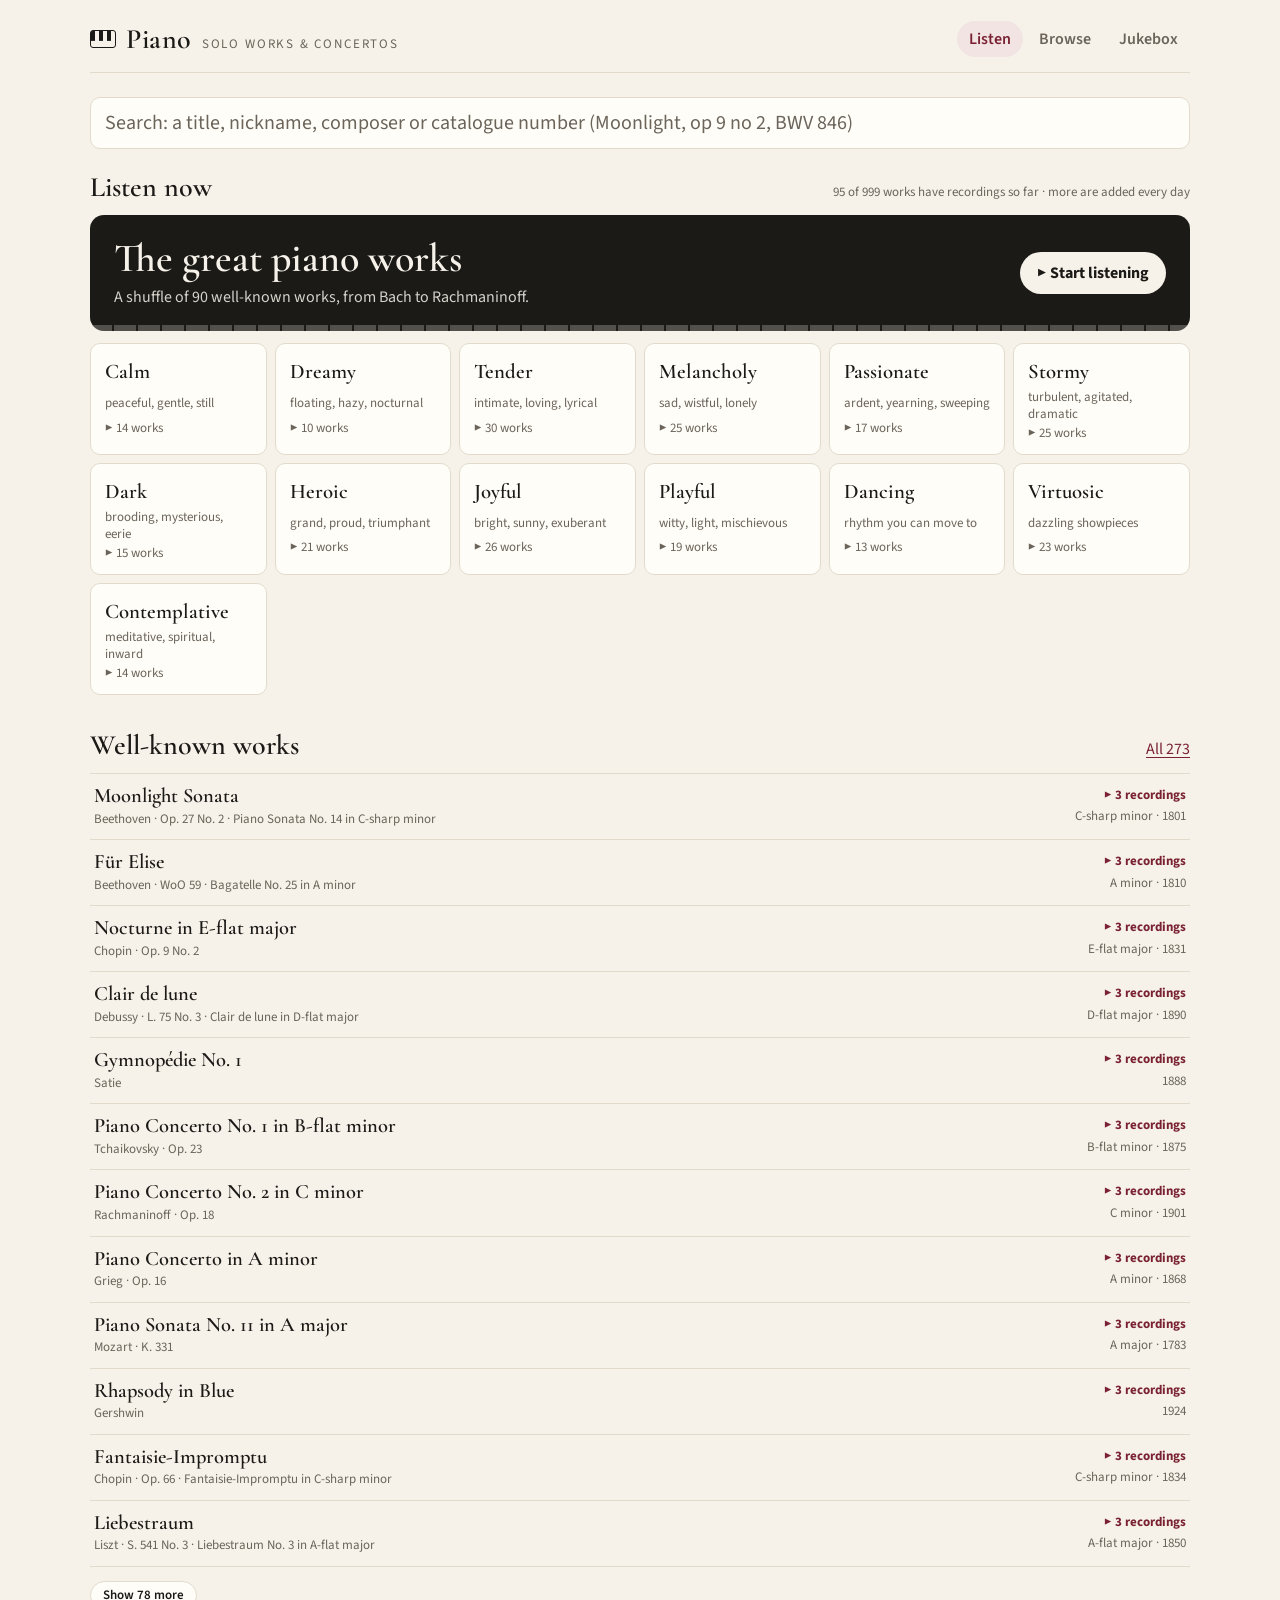
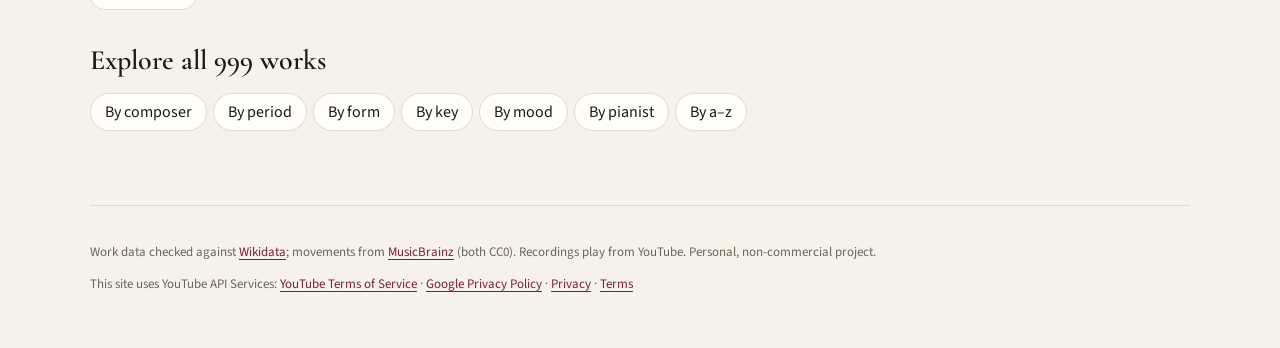
==== docs/index.html @ d6f6503b "Piano site: catalogue of 999 works, YouTube matcher, moods, static site Catalogue of solo piano work" ====
<!doctype html>
<html lang="en">
<head>
<meta charset="utf-8">
<meta name="viewport" content="width=device-width, initial-scale=1, viewport-fit=cover">
<title>Piano · Solo works and concertos</title>
<meta name="description" content="Piano: the well-known classical piano repertoire, from Bach to Ligeti. Solo works and piano concertos with details, movements, moods and the best YouTube performances, plus a jukebox.">
<link rel="icon" href="data:image/svg+xml,%3Csvg xmlns='http://www.w3.org/2000/svg' viewBox='0 0 32 32'%3E%3Crect x='3' y='6' width='26' height='20' rx='3' fill='%23f6f2ea' stroke='%231c1a17' stroke-width='2'/%3E%3Cpath d='M10 6v12M16 6v12M22 6v12' stroke='%231c1a17' stroke-width='1.5'/%3E%3Crect x='8' y='6' width='4' height='11' fill='%231c1a17'/%3E%3Crect x='14' y='6' width='4' height='11' fill='%231c1a17'/%3E%3Crect x='20' y='6' width='4' height='11' fill='%231c1a17'/%3E%3C/svg%3E">
<link rel="preconnect" href="https://fonts.googleapis.com">
<link rel="preconnect" href="https://fonts.gstatic.com" crossorigin>
<link rel="stylesheet" href="https://fonts.googleapis.com/css2?family=Cormorant+Garamond:ital,wght@0,500;0,600;1,500&family=Source+Sans+3:wght@400;500;600;700&display=swap">
<link rel="stylesheet" href="style.css">
</head>
<body>
<header class="top">
  <a class="brand" href="#/">
    <span class="brand-mark" aria-hidden="true"></span>
    <span class="brand-name">Piano</span>
    <span class="brand-sub">Solo works &amp; concertos</span>
  </a>
  <nav class="nav" aria-label="Main">
    <a href="#/" data-nav="home">Listen</a>
    <a href="#/browse/composer" data-nav="browse">Browse</a>
    <a href="#/jukebox" data-nav="jukebox">Jukebox</a>
  </nav>
</header>

<main id="view" tabindex="-1">
  <p class="loading">Loading the repertoire…</p>
</main>

<!-- The jukebox stays in the page on every route (moved off-screen when not shown) so playback continues. -->
<section id="jukebox" class="jukebox offstage" aria-label="Jukebox">
  <div class="jb-stage">
    <div class="jb-player">
      <div id="yt-player"></div>
      <div class="jb-empty" id="jb-empty">
        <p id="jb-empty-msg">Press Play for a shuffle of works that match your filters.</p>
        <button class="btn" type="button" id="jb-empty-clear" hidden>Clear filters</button>
      </div>
    </div>
    <div class="jb-side">
      <div class="jb-now" id="jb-now"><p class="hint">Nothing playing yet.</p></div>
      <div class="jb-controls">
        <button id="jb-prev" class="btn icon" type="button" disabled aria-label="Previous work">⏮</button>
        <button id="jb-play" class="btn primary" type="button">▶ Play</button>
        <button id="jb-skip" class="btn icon" type="button" disabled aria-label="Next work">⏭</button>
        <button id="jb-like" class="btn" type="button" disabled aria-pressed="false" title="Liked works come up 4× as often">♥ Like</button>
        <button id="jb-never" class="btn" type="button" disabled title="Never play this work in the jukebox">Never play</button>
      </div>
      <p class="jb-next hint" id="jb-next"></p>
      <div id="jb-movements"></div>
    </div>
  </div>

  <div class="jb-filterbar">
    <span class="jb-count" id="jb-count"></span>
    <div class="jb-active" id="jb-active"></div>
    <button class="btn small" type="button" id="jb-edit" aria-expanded="false" aria-controls="jb-filters">Edit filters</button>
  </div>
  <div class="jb-filters" id="jb-filters" hidden></div>
  <details class="jb-prefs" id="jb-prefs"></details>
</section>

<div class="mini" id="mini" hidden>
  <a class="mini-title" id="mini-title" href="#/jukebox"></a>
  <div class="mini-btns">
    <button class="btn icon" type="button" id="mini-play" aria-label="Pause">❚❚</button>
    <button class="btn icon" type="button" id="mini-skip" aria-label="Next work">⏭</button>
    <button class="btn icon" type="button" id="mini-like" aria-pressed="false" aria-label="Like">♥</button>
  </div>
</div>

<footer class="foot">
  <p>Work data checked against <a href="https://www.wikidata.org" target="_blank" rel="noopener">Wikidata</a>;
  movements from <a href="https://musicbrainz.org" target="_blank" rel="noopener">MusicBrainz</a> (both CC0).
  Recordings play from YouTube. Personal, non-commercial project.</p>
  <p>This site uses YouTube API Services:
  <a href="https://www.youtube.com/t/terms" target="_blank" rel="noopener">YouTube Terms of Service</a> ·
  <a href="https://policies.google.com/privacy" target="_blank" rel="noopener">Google Privacy Policy</a> ·
  <a href="privacy.html">Privacy</a> · <a href="terms.html">Terms</a></p>
</footer>

<script src="app.js"></script>
</body>
</html>
---- docs/style.css ----
/* Layout: one reading column that widens to two columns (work + recordings, player + now playing);
   a persistent jukebox and a mini-player bar. Palette: ebony ink on ivory keys, a claret accent and a little gilt. */
:root {
  --paper: #f6f2ea;
  --surface: #fffdf8;
  --ink: #1c1a17;
  --muted: #6b645a;
  --line: #e2dbcd;
  --accent: #7a2233;
  --accent-soft: #f2e4e3;
  --gold: #a8812a;
  --gold-soft: #f3e9cf;
  --danger: #a33a2c;
  --on-accent: #ffffff;

  --f-display: "Cormorant Garamond", "Garamond", "Georgia", serif;
  --f-ui: "Source Sans 3", system-ui, sans-serif;

  --s-1: .8125rem; --s0: 1rem; --s1: 1.25rem; --s2: 1.75rem; --s3: 2.5rem;
  --r: 10px;
  color-scheme: light;
}
@media (prefers-color-scheme: dark) {
  :root:not([data-theme="light"]) {
    --paper: #141211; --surface: #1d1a18; --ink: #ece6dc; --muted: #a59d90; --line: #332e29;
    --accent: #e0909c; --accent-soft: #3a2125; --gold: #d9b45a; --gold-soft: #3a3018; --danger: #e07a6a; --on-accent: #1a1012;
    color-scheme: dark;
  }
}
:root[data-theme="dark"] {
  --paper: #141211; --surface: #1d1a18; --ink: #ece6dc; --muted: #a59d90; --line: #332e29;
  --accent: #e0909c; --accent-soft: #3a2125; --gold: #d9b45a; --gold-soft: #3a3018; --danger: #e07a6a; --on-accent: #1a1012;
  color-scheme: dark;
}

* { box-sizing: border-box; }
[hidden] { display: none !important; }
html, body { margin: 0; }
body {
  background: var(--paper); color: var(--ink);
  font-family: var(--f-ui); font-size: var(--s0); line-height: 1.5;
  padding-inline: max(16px, env(safe-area-inset-left)) max(16px, env(safe-area-inset-right));
}
body.has-mini { padding-bottom: calc(72px + env(safe-area-inset-bottom, 0px)); }
a { color: var(--accent); text-decoration-thickness: 1px; text-underline-offset: 3px; }
a:hover { text-decoration-thickness: 2px; }
:focus-visible { outline: 2px solid var(--gold); outline-offset: 2px; border-radius: 4px; }
h1, h2, h3 { text-wrap: balance; line-height: 1.15; margin: 0; }
.hint { color: var(--muted); font-size: var(--s-1); }

/* header */
.top {
  max-width: 1100px; margin-inline: auto; padding-block: 18px 12px;
  display: flex; flex-wrap: wrap; align-items: center; justify-content: space-between; gap: 12px 24px;
  border-bottom: 1px solid var(--line);
}
.brand { display: flex; align-items: baseline; gap: 10px; text-decoration: none; color: var(--ink); flex-wrap: wrap; }
.brand-mark { width: 26px; height: 18px; align-self: center; border: 1.5px solid var(--ink); border-radius: 3px;
  background: linear-gradient(90deg, var(--ink) 0 18%, transparent 18% 33%, var(--ink) 33% 51%, transparent 51% 66%, var(--ink) 66% 84%, transparent 84%) top / 100% 62% no-repeat; }
.brand-name { font-family: var(--f-display); font-size: var(--s2); font-weight: 600; letter-spacing: .02em; }
.brand-sub { font-size: var(--s-1); letter-spacing: .14em; text-transform: uppercase; color: var(--muted); }
.nav { display: flex; gap: 4px; }
.nav a { padding: 6px 12px; border-radius: 999px; text-decoration: none; color: var(--muted); font-weight: 600; }
.nav a[aria-current="page"] { background: var(--accent-soft); color: var(--accent); }

main, .jukebox, .foot { max-width: 1100px; margin-inline: auto; }
main { padding-block: 24px 40px; min-height: 50vh; }
main:focus { outline: none; }
.loading { color: var(--muted); }
.foot { padding-block: 24px 40px; border-top: 1px solid var(--line); color: var(--muted); font-size: var(--s-1); }

/* buttons */
.btn { font: inherit; font-weight: 600; padding: 8px 16px; border-radius: 999px; border: 1px solid var(--line);
  background: var(--surface); color: var(--ink); cursor: pointer; text-decoration: none; display: inline-block; }
.btn:hover:not(:disabled) { border-color: var(--accent); }
.btn:disabled { opacity: .45; cursor: default; }
.btn.primary { background: var(--accent); border-color: var(--accent); color: var(--on-accent); min-width: 7.5rem; }
.btn[aria-pressed="true"] { background: var(--gold-soft); border-color: var(--gold); }
.btn.small { padding: 4px 12px; font-size: var(--s-1); }
.btn.icon { padding: 8px 12px; min-width: 2.75rem; }

/* search */
.search-row { display: flex; flex-wrap: wrap; gap: 10px; align-items: center; margin-bottom: 22px; }
.search {
  flex: 1 1 280px; min-width: 0; font: inherit; font-size: var(--s1); padding: 10px 14px;
  border: 1px solid var(--line); border-radius: var(--r); background: var(--surface); color: var(--ink);
}
.search::placeholder { color: var(--muted); }

/* home */
.section { margin-bottom: 34px; }
.section-head { display: flex; flex-wrap: wrap; align-items: baseline; justify-content: space-between; gap: 6px 16px; margin-bottom: 12px; }
.section-head h2 { font-family: var(--f-display); font-size: var(--s2); font-weight: 600; }
.hero > div { flex: 1 1 260px; min-width: 0; }
.hero {
  display: flex; flex-wrap: wrap; align-items: center; justify-content: space-between; gap: 12px 20px;
  padding: 22px 24px; border-radius: 14px; background: var(--ink); color: var(--paper); margin-bottom: 12px;
  position: relative; overflow: hidden;
}
.hero::after { /* a row of keys along the bottom edge */
  content: ""; position: absolute; left: 0; right: 0; bottom: 0; height: 6px; opacity: .25;
  background: repeating-linear-gradient(90deg, var(--paper) 0 22px, transparent 22px 24px);
}
.hero strong { font-family: var(--f-display); font-size: var(--s3); font-weight: 600; line-height: 1.05; display: block; }
.hero p { margin: 6px 0 0; opacity: .85; }
.hero .btn { background: var(--paper); color: var(--ink); border-color: transparent; font-weight: 700; }
.tiles { display: grid; grid-template-columns: repeat(auto-fill, minmax(160px, 1fr)); gap: 8px; }
.tile {
  font: inherit; text-align: left; cursor: pointer; padding: 12px 14px; border-radius: var(--r);
  border: 1px solid var(--line); background: var(--surface); color: var(--ink); display: grid; gap: 2px;
}
.tile:hover:not(:disabled) { border-color: var(--accent); background: var(--accent-soft); }
.tile:disabled { opacity: .45; cursor: default; }
.tile strong { font-family: var(--f-display); font-size: 1.3rem; font-weight: 600; }
.tile span { color: var(--muted); font-size: var(--s-1); line-height: 1.3; }
.tile .n { font-variant-numeric: tabular-nums; }

/* work list */
.works { list-style: none; margin: 0; padding: 0; border-top: 1px solid var(--line); }
.works li { border-bottom: 1px solid var(--line); }
.works a {
  display: grid; grid-template-columns: minmax(0, 1fr) auto; gap: 1px 16px; padding: 10px 4px;
  text-decoration: none; color: var(--ink);
}
.works a:hover { background: var(--accent-soft); }
.works .w-t { font-family: var(--f-display); font-size: 1.28rem; font-weight: 600; line-height: 1.2; }
.works .w-sub { color: var(--muted); font-size: var(--s-1); grid-column: 1; }
.works .meta { grid-row: 1 / span 2; grid-column: 2; align-self: center; text-align: right;
  font-size: var(--s-1); color: var(--muted); white-space: nowrap; display: grid; justify-items: end; gap: 2px; }
.rec { color: var(--accent); font-weight: 700; font-size: var(--s-1); }
.works .no-rec .w-t { color: var(--muted); }
.divider { padding: 14px 4px 6px; color: var(--muted); font-size: var(--s-1); text-transform: uppercase; letter-spacing: .08em; }
.more { margin-top: 14px; }
.toggle { display: inline-flex; align-items: center; gap: 6px; font-size: var(--s-1); color: var(--muted); cursor: pointer; }

/* browse */
.tabs { display: flex; flex-wrap: wrap; gap: 6px; margin-bottom: 20px; }
.tab { padding: 6px 14px; border: 1px solid var(--line); border-radius: 999px; text-decoration: none;
  color: var(--ink); background: var(--surface); }
.tab[aria-current="page"] { background: var(--accent); color: var(--on-accent); border-color: var(--accent); }
.groups { display: grid; grid-template-columns: repeat(auto-fill, minmax(210px, 1fr)); gap: 8px; }
.group { display: flex; justify-content: space-between; gap: 10px; padding: 10px 12px; border: 1px solid var(--line);
  border-radius: var(--r); background: var(--surface); text-decoration: none; color: var(--ink); }
.group:hover { border-color: var(--accent); }
.group .n { color: var(--muted); font-variant-numeric: tabular-nums; white-space: nowrap; }
.group small { display: block; color: var(--muted); font-size: var(--s-1); }
.group-head { font-family: var(--f-display); font-size: var(--s1); font-weight: 600; margin: 22px 0 8px; grid-column: 1 / -1; }
.list-head { display: flex; flex-wrap: wrap; align-items: baseline; gap: 6px 14px; margin-bottom: 14px; }
.list-head h1 { font-family: var(--f-display); font-size: var(--s3); font-weight: 600; }
.list-head .n { color: var(--muted); }
.crumb { font-size: var(--s-1); color: var(--muted); margin-bottom: 6px; }

/* work page */
.work { display: grid; grid-template-columns: minmax(0, 1.05fr) minmax(0, 1fr); gap: 32px; }
@media (max-width: 820px) { .work { grid-template-columns: minmax(0, 1fr); } }
.work h1 { font-family: var(--f-display); font-weight: 600; font-size: var(--s3); }
.work .sub { color: var(--muted); font-size: var(--s1); margin: 4px 0 16px; }
.work .sub a { color: inherit; }
.facts { display: grid; grid-template-columns: max-content minmax(0, 1fr); gap: 4px 16px; margin: 0 0 16px; }
.facts dt { color: var(--muted); font-size: var(--s-1); text-transform: uppercase; letter-spacing: .08em; padding-top: 2px; }
.facts dd { margin: 0; }
.chips { display: flex; flex-wrap: wrap; gap: 6px; }
.chip { display: inline-block; padding: 2px 10px; border-radius: 999px; background: var(--gold-soft); color: var(--ink);
  text-decoration: none; font-size: .92rem; border: 0; font-family: inherit; }
a.chip:hover { outline: 1px solid var(--gold); }
.movements { margin: 6px 0 0; padding-left: 0; list-style: none; counter-reset: mv; }
.movements li { padding: 5px 0; border-bottom: 1px dotted var(--line); }
.src { font-size: var(--s-1); color: var(--muted); margin-top: 16px; }
.work-actions { display: flex; flex-wrap: wrap; gap: 8px; margin: 4px 0 18px; }
.work h2.small { font-size: var(--s-1); text-transform: uppercase; letter-spacing: .1em; color: var(--muted); margin-top: 18px; font-family: var(--f-ui); }

.videos h2 { font-family: var(--f-display); font-size: var(--s2); font-weight: 600; margin-bottom: 12px; }
.video { margin: 0 0 18px; }
.video .frame { position: relative; aspect-ratio: 16 / 9; max-width: 100%; border-radius: var(--r); overflow: hidden; background: #000; }
.video .frame img, .video .frame iframe { position: absolute; inset: 0; width: 100%; height: 100%; border: 0; object-fit: cover; }
.video .play { position: absolute; inset: 0; display: grid; place-items: center; border: 0; padding: 0; background: transparent; cursor: pointer; }
.video .play span { width: 64px; height: 44px; border-radius: 12px; background: rgba(0,0,0,.65); color: #fff;
  display: grid; place-items: center; font-size: 20px; }
.video .play:hover span { background: var(--danger); }
.video figcaption { margin-top: 6px; font-size: .95rem; }
.video figcaption small { display: block; color: var(--muted); font-variant-numeric: tabular-nums; }
.video figcaption .pianist { font-weight: 700; }
.novideo { color: var(--muted); }

/* jukebox */
.jukebox { padding-block: 24px 40px; }
.jukebox.offstage { position: fixed; left: -10000px; top: 0; width: 640px; padding: 0; visibility: visible; }
.jb-stage { display: grid; grid-template-columns: minmax(0, 1.45fr) minmax(0, 1fr); gap: 24px; align-items: start; }
@media (max-width: 820px) { .jb-stage { grid-template-columns: minmax(0, 1fr); gap: 14px; } }
.jb-player { position: relative; aspect-ratio: 16 / 9; max-width: 100%; background: #12100f; border-radius: var(--r); overflow: hidden; }
.jb-player iframe, .jb-player #yt-player { position: absolute; inset: 0; width: 100%; height: 100%; }
.jb-empty { position: absolute; inset: 0; display: grid; place-content: center; justify-items: center; gap: 12px;
  text-align: center; padding: 16px; color: #ece6dc; }
.jb-empty p { margin: 0; max-width: 34ch; }
.jb-side { display: grid; gap: 12px; min-width: 0; }
.jb-now h2 { font-family: var(--f-display); font-weight: 600; font-size: var(--s2); }
.jb-now h2 a { color: var(--ink); text-decoration: none; }
.jb-now h2 a:hover { text-decoration: underline; }
.jb-now p { margin: 4px 0; color: var(--muted); }
#jb-movements .movements { max-height: 14rem; overflow: auto; border-top: 1px solid var(--line); padding-top: 6px; font-size: .95rem; }
.jb-controls { display: flex; flex-wrap: wrap; gap: 8px; align-items: center; }
.jb-next { margin: 0; }
.jb-filterbar { display: flex; flex-wrap: wrap; align-items: center; gap: 8px 12px; margin-top: 22px; padding-top: 16px; border-top: 1px solid var(--line); }
.jb-count { font-weight: 700; font-variant-numeric: tabular-nums; }
.jb-active { display: flex; flex-wrap: wrap; gap: 6px; flex: 1 1 200px; min-width: 0; }
.jb-active .chip { cursor: pointer; }
.jb-active .chip::after { content: " ×"; color: var(--muted); }
.jb-filters { display: grid; grid-template-columns: repeat(auto-fill, minmax(230px, 1fr)); gap: 12px; margin-top: 14px; }
.jb-filters fieldset { border: 1px solid var(--line); border-radius: var(--r); padding: 8px 10px 10px; margin: 0;
  background: var(--surface); min-width: 0; }
.jb-filters legend { font-size: var(--s-1); text-transform: uppercase; letter-spacing: .1em; color: var(--muted); padding: 0 4px; }
.jb-filters select { width: 100%; font: inherit; padding: 6px; border-radius: 6px; border: 1px solid var(--line);
  background: var(--paper); color: var(--ink); margin-bottom: 8px; }
.pillset { display: flex; flex-wrap: wrap; gap: 4px; }
.pillset label { cursor: pointer; }
.pillset input { position: absolute; opacity: 0; pointer-events: none; }
.pillset span { display: inline-block; padding: 2px 9px; border-radius: 999px; border: 1px solid var(--line); font-size: .9rem; }
.pillset small { color: var(--muted); font-variant-numeric: tabular-nums; }
.pillset input:checked + span { background: var(--accent); border-color: var(--accent); color: var(--on-accent); }
.pillset input:checked + span small { color: inherit; opacity: .8; }
.pillset input:disabled + span { opacity: .4; cursor: default; }
.pillset input:focus-visible + span { outline: 2px solid var(--gold); }
.jb-prefs { margin-top: 18px; border-top: 1px solid var(--line); padding-top: 12px; }
.jb-prefs summary { cursor: pointer; color: var(--muted); }
.jb-prefs ul { list-style: none; padding: 0; margin: 8px 0 14px; display: grid; gap: 4px; }
.jb-prefs li { display: flex; justify-content: space-between; gap: 10px; align-items: center; }

/* mini player */
.mini {
  position: fixed; left: 0; right: 0; bottom: 0; z-index: 10;
  display: flex; align-items: center; gap: 12px; justify-content: space-between;
  padding: 10px max(16px, env(safe-area-inset-left)) calc(10px + env(safe-area-inset-bottom, 0px));
  background: var(--surface); border-top: 1px solid var(--line); box-shadow: 0 -6px 18px rgba(0,0,0,.08);
}
.mini-title { font-family: var(--f-display); font-size: 1.2rem; font-weight: 600; color: var(--ink); text-decoration: none; min-width: 0;
  overflow: hidden; text-overflow: ellipsis; white-space: nowrap; }
.mini-title::before { content: "♪ "; color: var(--gold); }
.mini-btns { display: flex; gap: 6px; flex: none; }

@media (prefers-reduced-motion: reduce) { * { transition: none !important; animation: none !important; } }

/* sub-group chips and related works */
.subtabs { margin: -4px 0 16px; }
.subtabs .tab { font-size: .92rem; padding: 4px 12px; }
.subtabs small { color: var(--muted); font-variant-numeric: tabular-nums; }
.subtabs .tab[aria-current="page"] small { color: inherit; opacity: .8; }
.related { margin-top: 36px; padding-top: 20px; border-top: 1px solid var(--line); }
.related .hint { margin: -4px 0 10px; }
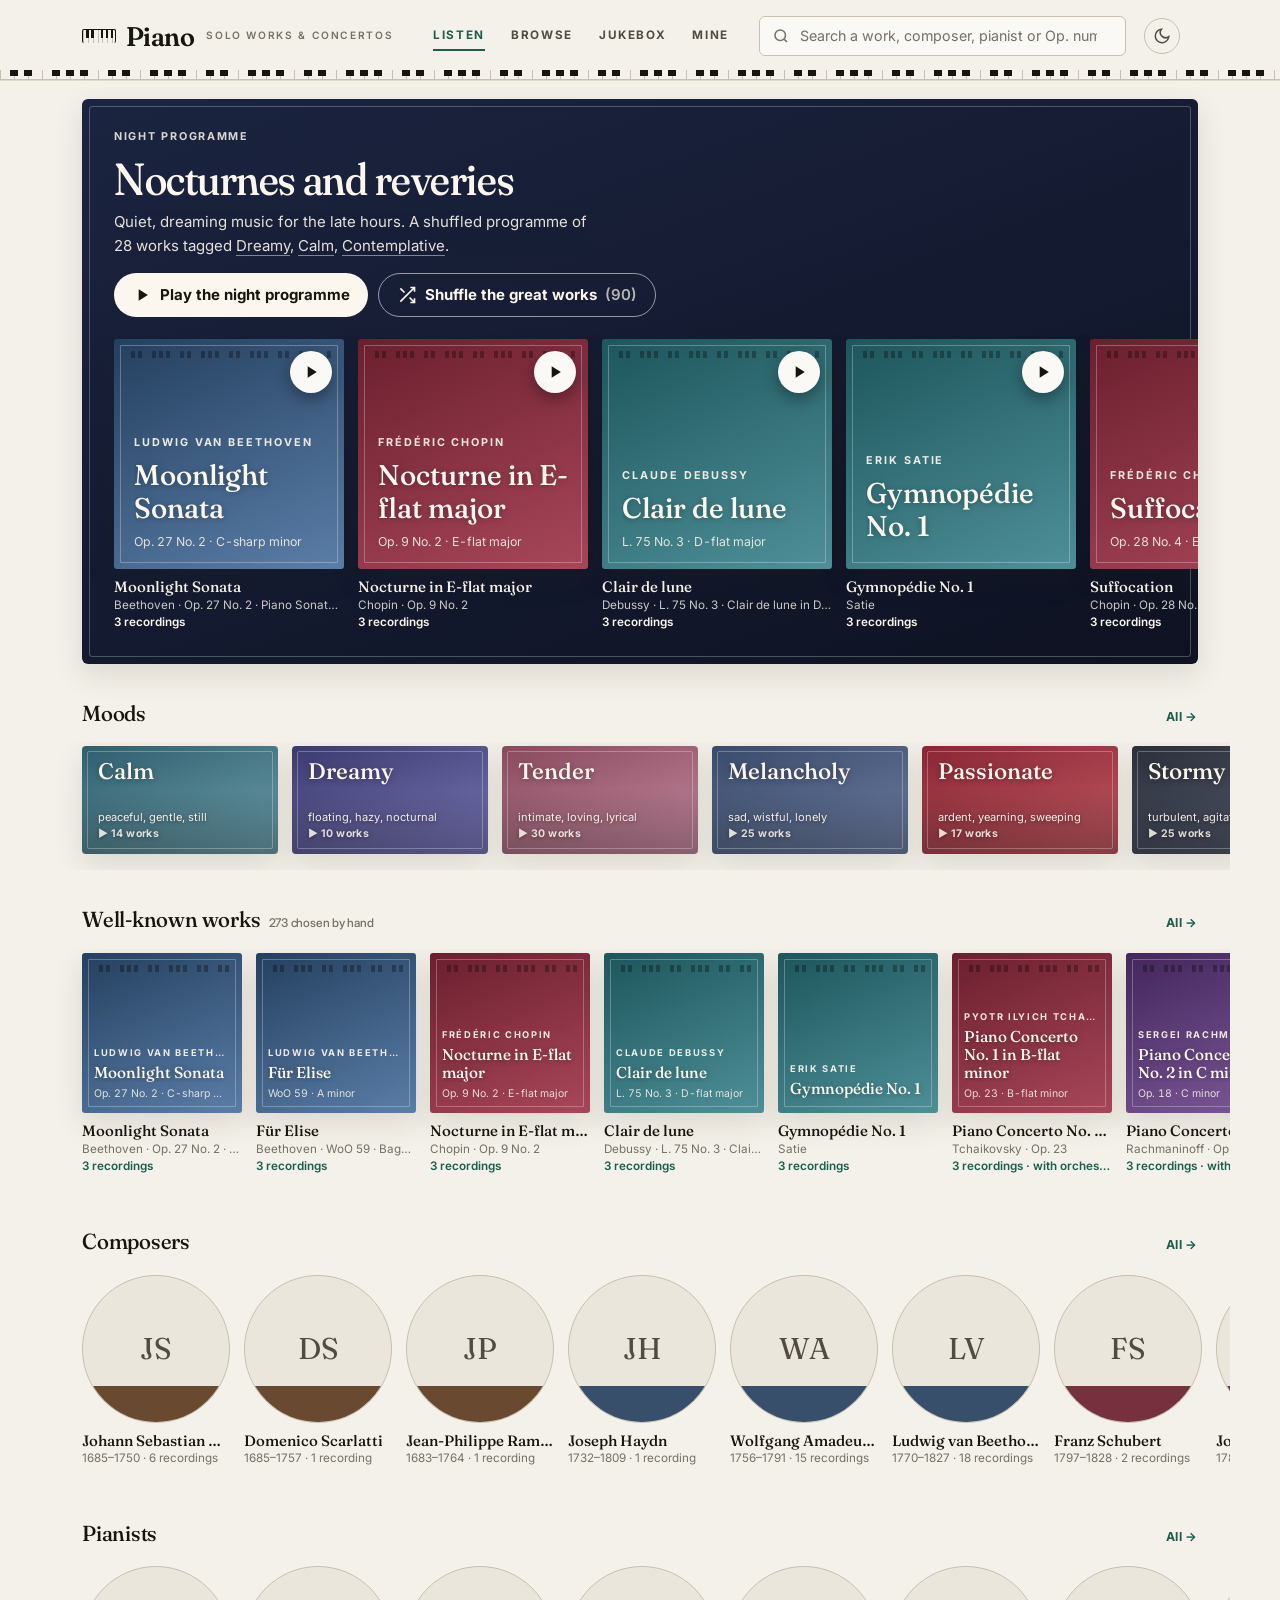
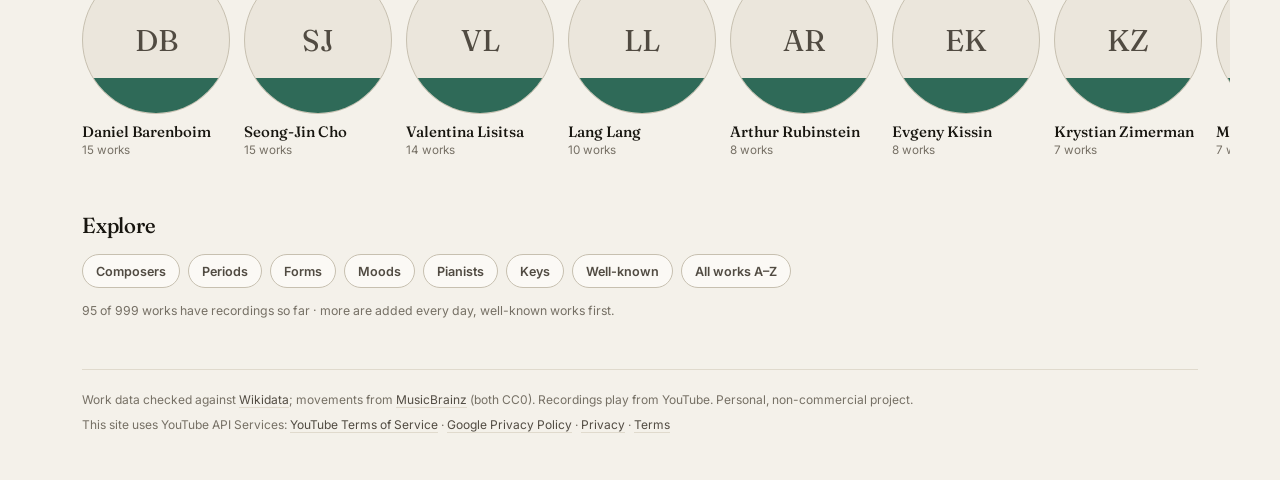
==== commit 807227ae: "Redesign "Programme": one player, player bar, programme queue, resume, Mine, type-to-find A new look" ====
--- a/docs/index.html
+++ b/docs/index.html
@@ -5,82 +5,153 @@
 <meta name="viewport" content="width=device-width, initial-scale=1, viewport-fit=cover">
 <title>Piano · Solo works and concertos</title>
 <meta name="description" content="Piano: the well-known classical piano repertoire, from Bach to Ligeti. Solo works and piano concertos with details, movements, moods and the best YouTube performances, plus a jukebox.">
+<meta name="color-scheme" content="light dark">
+<meta name="theme-color" content="#f4f1ea">
+<script>
+  // A remembered theme choice applies before the first paint; otherwise the system scheme (CSS) decides.
+  (function () {
+    var th = null;
+    try { th = localStorage.getItem("piano.theme"); } catch (e) { /* storage unavailable */ }
+    if (th === "light" || th === "dark") document.documentElement.dataset.theme = th;
+  })();
+</script>
 <link rel="icon" href="data:image/svg+xml,%3Csvg xmlns='http://www.w3.org/2000/svg' viewBox='0 0 32 32'%3E%3Crect x='3' y='6' width='26' height='20' rx='3' fill='%23f6f2ea' stroke='%231c1a17' stroke-width='2'/%3E%3Cpath d='M10 6v12M16 6v12M22 6v12' stroke='%231c1a17' stroke-width='1.5'/%3E%3Crect x='8' y='6' width='4' height='11' fill='%231c1a17'/%3E%3Crect x='14' y='6' width='4' height='11' fill='%231c1a17'/%3E%3Crect x='20' y='6' width='4' height='11' fill='%231c1a17'/%3E%3C/svg%3E">
 <link rel="preconnect" href="https://fonts.googleapis.com">
 <link rel="preconnect" href="https://fonts.gstatic.com" crossorigin>
-<link rel="stylesheet" href="https://fonts.googleapis.com/css2?family=Cormorant+Garamond:ital,wght@0,500;0,600;1,500&family=Source+Sans+3:wght@400;500;600;700&display=swap">
+<link rel="stylesheet" href="https://fonts.googleapis.com/css2?family=Fraunces:ital,opsz,wght@0,9..144,400..700;1,9..144,400..700&family=Inter:wght@400;500;600;700&display=swap">
 <link rel="stylesheet" href="style.css">
 </head>
-<body>
-<header class="top">
-  <a class="brand" href="#/">
-    <span class="brand-mark" aria-hidden="true"></span>
-    <span class="brand-name">Piano</span>
-    <span class="brand-sub">Solo works &amp; concertos</span>
-  </a>
-  <nav class="nav" aria-label="Main">
-    <a href="#/" data-nav="home">Listen</a>
-    <a href="#/browse/composer" data-nav="browse">Browse</a>
-    <a href="#/jukebox" data-nav="jukebox">Jukebox</a>
-  </nav>
+<body data-screen="home">
+<header class="mast">
+  <div class="mast-in">
+    <a class="brand" href="#/"><span class="mark keys" aria-hidden="true"></span><span class="word">Piano</span><small>Solo works &amp; concertos</small></a>
+    <nav class="nav" aria-label="Main">
+      <a href="#/" data-nav="home">Listen</a>
+      <a href="#/browse/composer" data-nav="browse">Browse</a>
+      <a href="#/jukebox" data-nav="jukebox">Jukebox</a>
+      <a href="#/mine" data-nav="mine">Mine</a>
+    </nav>
+    <form class="searchf" role="search" id="searchf">
+      <svg viewBox="0 0 24 24" fill="none" stroke="currentColor" stroke-width="2" aria-hidden="true"><circle cx="11" cy="11" r="7"/><path d="M20 20l-3.5-3.5"/></svg>
+      <input id="q" type="search" placeholder="Search a work, composer, pianist or Op. number" aria-label="Search works, composers and pianists" autocomplete="off">
+    </form>
+    <button class="pill icon theme-toggle" type="button" aria-label="Switch between the light and the dark look">
+      <svg class="moon" viewBox="0 0 24 24" fill="none" stroke="currentColor" stroke-width="2" aria-hidden="true"><path d="M21 12.8A9 9 0 1 1 11.2 3a7 7 0 0 0 9.8 9.8z"/></svg>
+      <svg class="sun" viewBox="0 0 24 24" fill="none" stroke="currentColor" stroke-width="2" aria-hidden="true"><circle cx="12" cy="12" r="4"/><path d="M12 2v2M12 20v2M4.9 4.9l1.4 1.4M17.7 17.7l1.4 1.4M2 12h2M20 12h2M4.9 19.1l1.4-1.4M17.7 6.3l1.4-1.4"/></svg>
+    </button>
+    <span class="account" id="account" hidden></span>
+  </div>
+  <div class="keys" aria-hidden="true"></div>
 </header>
 
-<main id="view" tabindex="-1">
-  <p class="loading">Loading the repertoire…</p>
+<main>
+  <div id="view" tabindex="-1">
+    <div class="loading"><div class="keys" aria-hidden="true"></div><p>Loading the repertoire…</p></div>
+  </div>
+
+  <!-- The jukebox stays in the page on every route (moved off-screen when not shown) so playback continues. -->
+  <section id="jb-screen" class="np offstage" aria-hidden="true" aria-label="Jukebox">
+    <div class="np-main">
+      <div class="stage">
+        <div class="video jb-player">
+          <div id="yt-player"></div>
+          <div class="jb-empty" id="jb-empty">
+            <div class="keys" aria-hidden="true"></div>
+            <p id="jb-empty-msg"></p>
+            <button class="btn sm" type="button" id="jb-empty-play"></button>
+            <button class="btn ghost sm" type="button" id="jb-empty-clear" hidden>Clear filters</button>
+          </div>
+        </div>
+        <div class="sidep" id="jb-side"></div>
+      </div>
+      <div id="jb-now"></div>
+      <div class="seek">
+        <span id="jb-cur">0:00</span>
+        <input type="range" id="jb-seek" min="0" max="1000" value="0" step="1" aria-label="Position in the recording" disabled>
+        <span id="jb-dur">–:––</span>
+      </div>
+      <div class="ctls">
+        <button id="jb-like" class="side" type="button" disabled aria-pressed="false" aria-label="Like this work" title="Liked works come up 4× as often">
+          <svg viewBox="0 0 24 24" fill="none" stroke="currentColor" stroke-width="2" aria-hidden="true"><path d="M20.8 4.6a5.5 5.5 0 0 0-7.8 0L12 5.6l-1-1a5.5 5.5 0 0 0-7.8 7.8l8.8 8.8 8.8-8.8a5.5 5.5 0 0 0 0-7.8z"/></svg>
+        </button>
+        <button id="jb-prev" type="button" disabled aria-label="Previous work"><svg viewBox="0 0 24 24" fill="currentColor" aria-hidden="true"><path d="M6 6h2v12H6zm3.5 6 8.5 6V6z"/></svg></button>
+        <button id="jb-play" class="big" type="button" data-playing="false" aria-label="Play">
+          <svg class="playi" viewBox="0 0 24 24" fill="currentColor" aria-hidden="true"><path d="M8 5v14l11-7z"/></svg>
+          <svg class="pause" viewBox="0 0 24 24" fill="currentColor" aria-hidden="true"><path d="M6 5h4v14H6zM14 5h4v14h-4z"/></svg>
+        </button>
+        <button id="jb-skip" type="button" disabled aria-label="Next work"><svg viewBox="0 0 24 24" fill="currentColor" aria-hidden="true"><path d="M16 6h2v12h-2zM6 18l8.5-6L6 6z"/></svg></button>
+        <a id="jb-yt" class="side yt" href="https://www.youtube.com/" target="_blank" rel="noopener" data-open-yt aria-label="Open in YouTube" title="Open in YouTube (ad-free with Premium)"><svg viewBox="0 0 24 24" fill="currentColor" aria-hidden="true"><path d="M21.6 7.2a2.5 2.5 0 0 0-1.8-1.8C18.2 5 12 5 12 5s-6.2 0-7.8.4A2.5 2.5 0 0 0 2.4 7.2C2 8.8 2 12 2 12s0 3.2.4 4.8a2.5 2.5 0 0 0 1.8 1.8C5.8 19 12 19 12 19s6.2 0 7.8-.4a2.5 2.5 0 0 0 1.8-1.8c.4-1.6.4-4.8.4-4.8s0-3.2-.4-4.8zM10 15V9l5.2 3z"/></svg></a>
+        <button id="jb-never" class="side" type="button" disabled aria-label="Never play this work" title="Never play this work in the jukebox"><svg viewBox="0 0 24 24" fill="none" stroke="currentColor" stroke-width="2" aria-hidden="true"><circle cx="12" cy="12" r="9"/><path d="M5.6 5.6l12.8 12.8"/></svg></button>
+      </div>
+      <div id="jb-notes"></div>
+    </div>
+    <div class="queue">
+      <div class="qh">
+        <h2>Programme</h2>
+        <span class="cnt" id="jb-count"></span>
+        <button class="btn ghost sm fbtn" type="button" id="jb-edit" aria-expanded="false" aria-controls="sheet">
+          <svg viewBox="0 0 24 24" fill="none" stroke="currentColor" stroke-width="2" aria-hidden="true"><path d="M3 5h18M6 12h12M10 19h4"/></svg>Filters
+        </button>
+      </div>
+      <div class="active" id="jb-active"></div>
+      <p class="upnext" id="jb-next"></p>
+      <div id="jb-queue"></div>
+    </div>
+  </section>
+
+  <footer class="legal">
+    <p>Work data checked against <a href="https://www.wikidata.org" target="_blank" rel="noopener">Wikidata</a>;
+    movements from <a href="https://musicbrainz.org" target="_blank" rel="noopener">MusicBrainz</a> (both CC0).
+    Recordings play from YouTube. Personal, non-commercial project.</p>
+    <p>This site uses YouTube API Services:
+    <a href="https://www.youtube.com/t/terms" target="_blank" rel="noopener">YouTube Terms of Service</a> ·
+    <a href="https://policies.google.com/privacy" target="_blank" rel="noopener">Google Privacy Policy</a> ·
+    <a href="privacy.html">Privacy</a> · <a href="terms.html">Terms</a></p>
+  </footer>
 </main>
 
-<!-- The jukebox stays in the page on every route (moved off-screen when not shown) so playback continues. -->
-<section id="jukebox" class="jukebox offstage" aria-label="Jukebox">
-  <div class="jb-stage">
-    <div class="jb-player">
-      <div id="yt-player"></div>
-      <div class="jb-empty" id="jb-empty">
-        <p id="jb-empty-msg">Press Play for a shuffle of works that match your filters.</p>
-        <button class="btn" type="button" id="jb-empty-clear" hidden>Clear filters</button>
-      </div>
+<div class="mini" id="mini" hidden role="region" aria-label="Now playing">
+  <div class="bar edge"><i id="mini-bar"></i></div>
+  <img class="thumb" id="mini-thumb" src="" alt="">
+  <a class="meta" id="mini-title" href="#/jukebox"><b id="mini-main"></b><span id="mini-sub"></span></a>
+  <div class="mid">
+    <div class="ctl">
+      <button class="hide-s" type="button" id="mini-prev" aria-label="Previous work"><svg viewBox="0 0 24 24" fill="currentColor" aria-hidden="true"><path d="M6 6h2v12H6zm3.5 6 8.5 6V6z"/></svg></button>
+      <button class="big" type="button" id="mini-play" data-playing="false" aria-label="Play">
+        <svg class="playi" viewBox="0 0 24 24" fill="currentColor" aria-hidden="true"><path d="M8 5v14l11-7z"/></svg>
+        <svg class="pause" viewBox="0 0 24 24" fill="currentColor" aria-hidden="true" hidden><path d="M6 5h4v14H6zM14 5h4v14h-4z"/></svg>
+      </button>
+      <button type="button" id="mini-skip" aria-label="Next work"><svg viewBox="0 0 24 24" fill="currentColor" aria-hidden="true"><path d="M16 6h2v12h-2zM6 18l8.5-6L6 6z"/></svg></button>
     </div>
-    <div class="jb-side">
-      <div class="jb-now" id="jb-now"><p class="hint">Nothing playing yet.</p></div>
-      <div class="jb-controls">
-        <button id="jb-prev" class="btn icon" type="button" disabled aria-label="Previous work">⏮</button>
-        <button id="jb-play" class="btn primary" type="button">▶ Play</button>
-        <button id="jb-skip" class="btn icon" type="button" disabled aria-label="Next work">⏭</button>
-        <button id="jb-like" class="btn" type="button" disabled aria-pressed="false" title="Liked works come up 4× as often">♥ Like</button>
-        <button id="jb-never" class="btn" type="button" disabled title="Never play this work in the jukebox">Never play</button>
-      </div>
-      <p class="jb-next hint" id="jb-next"></p>
-      <div id="jb-movements"></div>
-    </div>
+    <div class="prog hide-s"><span id="mini-cur">0:00</span><div class="bar"><i id="mini-prog"></i></div><span id="mini-dur">–:––</span></div>
   </div>
-
-  <div class="jb-filterbar">
-    <span class="jb-count" id="jb-count"></span>
-    <div class="jb-active" id="jb-active"></div>
-    <button class="btn small" type="button" id="jb-edit" aria-expanded="false" aria-controls="jb-filters">Edit filters</button>
-  </div>
-  <div class="jb-filters" id="jb-filters" hidden></div>
-  <details class="jb-prefs" id="jb-prefs"></details>
-</section>
-
-<div class="mini" id="mini" hidden>
-  <a class="mini-title" id="mini-title" href="#/jukebox"></a>
-  <div class="mini-btns">
-    <button class="btn icon" type="button" id="mini-play" aria-label="Pause">❚❚</button>
-    <button class="btn icon" type="button" id="mini-skip" aria-label="Next work">⏭</button>
-    <button class="btn icon" type="button" id="mini-like" aria-pressed="false" aria-label="Like">♥</button>
-  </div>
+  <a class="hide-s side yt" id="mini-yt" href="https://www.youtube.com/" target="_blank" rel="noopener" data-open-yt aria-label="Open in YouTube" title="Open in YouTube (ad-free with Premium)"><svg viewBox="0 0 24 24" fill="currentColor" aria-hidden="true"><path d="M21.6 7.2a2.5 2.5 0 0 0-1.8-1.8C18.2 5 12 5 12 5s-6.2 0-7.8.4A2.5 2.5 0 0 0 2.4 7.2C2 8.8 2 12 2 12s0 3.2.4 4.8a2.5 2.5 0 0 0 1.8 1.8C5.8 19 12 19 12 19s6.2 0 7.8-.4a2.5 2.5 0 0 0 1.8-1.8c.4-1.6.4-4.8.4-4.8s0-3.2-.4-4.8zM10 15V9l5.2 3z"/></svg></a>
+  <button class="hide-s side" type="button" id="mini-like" aria-pressed="false" aria-label="Like"><svg viewBox="0 0 24 24" fill="none" stroke="currentColor" stroke-width="2" aria-hidden="true"><path d="M20.8 4.6a5.5 5.5 0 0 0-7.8 0L12 5.6l-1-1a5.5 5.5 0 0 0-7.8 7.8l8.8 8.8 8.8-8.8a5.5 5.5 0 0 0 0-7.8z"/></svg></button>
 </div>
 
-<footer class="foot">
-  <p>Work data checked against <a href="https://www.wikidata.org" target="_blank" rel="noopener">Wikidata</a>;
-  movements from <a href="https://musicbrainz.org" target="_blank" rel="noopener">MusicBrainz</a> (both CC0).
-  Recordings play from YouTube. Personal, non-commercial project.</p>
-  <p>This site uses YouTube API Services:
-  <a href="https://www.youtube.com/t/terms" target="_blank" rel="noopener">YouTube Terms of Service</a> ·
-  <a href="https://policies.google.com/privacy" target="_blank" rel="noopener">Google Privacy Policy</a> ·
-  <a href="privacy.html">Privacy</a> · <a href="terms.html">Terms</a></p>
-</footer>
+<nav class="tabs" aria-label="Main">
+  <a href="#/" data-nav="home"><svg viewBox="0 0 24 24" fill="none" stroke="currentColor" stroke-width="2" aria-hidden="true"><path d="M3 11l9-8 9 8v10a1 1 0 0 1-1 1h-5v-7h-6v7H4a1 1 0 0 1-1-1z"/></svg>Listen</a>
+  <a href="#/browse/composer" data-nav="browse"><svg viewBox="0 0 24 24" fill="none" stroke="currentColor" stroke-width="2" aria-hidden="true"><path d="M4 5h16M4 12h16M4 19h10"/></svg>Browse</a>
+  <a href="#/jukebox" data-nav="jukebox"><svg viewBox="0 0 24 24" fill="none" stroke="currentColor" stroke-width="2" aria-hidden="true"><path d="M9 18V5l12-2v13"/><circle cx="6" cy="18" r="3"/><circle cx="18" cy="16" r="3"/></svg>Jukebox</a>
+  <a href="#/mine" data-nav="mine"><svg viewBox="0 0 24 24" fill="none" stroke="currentColor" stroke-width="2" aria-hidden="true"><path d="M20.8 4.6a5.5 5.5 0 0 0-7.8 0L12 5.6l-1-1a5.5 5.5 0 0 0-7.8 7.8l8.8 8.8 8.8-8.8a5.5 5.5 0 0 0 0-7.8z"/></svg>Mine</a>
+</nav>
+
+<div class="sheet-bg" id="sheet-bg"></div>
+<div class="sheet" id="sheet" role="dialog" aria-modal="true" aria-labelledby="sheet-title" aria-hidden="true">
+  <div class="handle" aria-hidden="true"></div>
+  <h3><span id="sheet-title">Filters</span><span class="cnt" id="sheet-count"></span><button type="button" id="sheet-close">Done</button></h3>
+  <div id="jb-filters"></div>
+  <div class="foot"><button class="btn ghost sm" type="button" id="sheet-clear">Clear all</button><button class="btn sm" type="button" id="sheet-done">Done</button></div>
+</div>
+<div class="toast" id="toast" role="status" aria-live="polite"></div>
+
+<dialog class="dlg" id="resume" aria-labelledby="resume-title">
+  <h2 id="resume-title">Welcome back</h2>
+  <p id="resume-text"></p>
+  <div class="dlg-btns"><button class="btn sm" type="button" id="resume-yes">Continue</button><button class="btn ghost sm" type="button" id="resume-no">No, go to the home page</button></div>
+</dialog>
 
 <script src="app.js"></script>
+<script type="module" src="sync.js"></script>
 </body>
 </html>
--- a/docs/style.css
+++ b/docs/style.css
@@ -1,248 +1,527 @@
-/* Layout: one reading column that widens to two columns (work + recordings, player + now playing);
-   a persistent jukebox and a mini-player bar. Palette: ebony ink on ivory keys, a claret accent and a little gilt. */
+/* Piano — "Programme": the look of a printed concert programme / record sleeve.
+   Paper and ink by day, ebony by night, one spot colour (viridian), a keyboard rule as the only ornament.
+   Fraunces (display serif) for titles, Inter for everything else. Colour tokens live on :root; the dark
+   theme follows the system unless data-theme is set (the toggle in the header). */
 :root {
-  --paper: #f6f2ea;
-  --surface: #fffdf8;
-  --ink: #1c1a17;
-  --muted: #6b645a;
-  --line: #e2dbcd;
-  --accent: #7a2233;
-  --accent-soft: #f2e4e3;
-  --gold: #a8812a;
-  --gold-soft: #f3e9cf;
-  --danger: #a33a2c;
-  --on-accent: #ffffff;
-
-  --f-display: "Cormorant Garamond", "Garamond", "Georgia", serif;
-  --f-ui: "Source Sans 3", system-ui, sans-serif;
-
-  --s-1: .8125rem; --s0: 1rem; --s1: 1.25rem; --s2: 1.75rem; --s3: 2.5rem;
-  --r: 10px;
+  --bg: #f4f1ea; --bg2: #fbf9f5; --bg3: #ebe6dc; --bg4: #ded8ca;
+  --fg: #17150f; --fg2: #514b42; --fg3: #767065;
+  --line: #e0dacd; --line2: #c7c0b0;
+  --acc: #1b5e4b; --acc-ink: #ffffff; --acc-soft: #dcebe3; --acc2: #2d7d66;
+  --red: #b8372a; --yt: #cc2a1f;
+  --shadow: 0 10px 30px rgba(40, 30, 10, .12);
+  --serif: "Fraunces", Georgia, "Times New Roman", serif;
+  --sans: "Inter", system-ui, -apple-system, "Segoe UI", sans-serif;
+  --mini: 72px; --tabs: 58px; --gut: 16px;
+  --ease: cubic-bezier(.2, .7, .2, 1);
   color-scheme: light;
 }
 @media (prefers-color-scheme: dark) {
   :root:not([data-theme="light"]) {
-    --paper: #141211; --surface: #1d1a18; --ink: #ece6dc; --muted: #a59d90; --line: #332e29;
-    --accent: #e0909c; --accent-soft: #3a2125; --gold: #d9b45a; --gold-soft: #3a3018; --danger: #e07a6a; --on-accent: #1a1012;
+    --bg: #121212; --bg2: #1a1a1c; --bg3: #232326; --bg4: #2e2e33;
+    --fg: #ebe7de; --fg2: #b5afa4; --fg3: #867f74;
+    --line: #2a2a2e; --line2: #3e3e45;
+    --acc: #7dcbb0; --acc-ink: #0d2a22; --acc-soft: #1b3a31; --acc2: #a2dcc8;
+    --red: #e4705f; --yt: #ff5a4d;
+    --shadow: 0 14px 40px rgba(0, 0, 0, .5);
     color-scheme: dark;
   }
 }
 :root[data-theme="dark"] {
-  --paper: #141211; --surface: #1d1a18; --ink: #ece6dc; --muted: #a59d90; --line: #332e29;
-  --accent: #e0909c; --accent-soft: #3a2125; --gold: #d9b45a; --gold-soft: #3a3018; --danger: #e07a6a; --on-accent: #1a1012;
+  --bg: #121212; --bg2: #1a1a1c; --bg3: #232326; --bg4: #2e2e33;
+  --fg: #ebe7de; --fg2: #b5afa4; --fg3: #867f74;
+  --line: #2a2a2e; --line2: #3e3e45;
+  --acc: #7dcbb0; --acc-ink: #0d2a22; --acc-soft: #1b3a31; --acc2: #a2dcc8;
+  --red: #e4705f; --yt: #ff5a4d;
+  --shadow: 0 14px 40px rgba(0, 0, 0, .5);
   color-scheme: dark;
 }
 
 * { box-sizing: border-box; }
 [hidden] { display: none !important; }
 html, body { margin: 0; }
-body {
-  background: var(--paper); color: var(--ink);
-  font-family: var(--f-ui); font-size: var(--s0); line-height: 1.5;
-  padding-inline: max(16px, env(safe-area-inset-left)) max(16px, env(safe-area-inset-right));
-}
-body.has-mini { padding-bottom: calc(72px + env(safe-area-inset-bottom, 0px)); }
-a { color: var(--accent); text-decoration-thickness: 1px; text-underline-offset: 3px; }
-a:hover { text-decoration-thickness: 2px; }
-:focus-visible { outline: 2px solid var(--gold); outline-offset: 2px; border-radius: 4px; }
-h1, h2, h3 { text-wrap: balance; line-height: 1.15; margin: 0; }
-.hint { color: var(--muted); font-size: var(--s-1); }
-
-/* header */
-.top {
-  max-width: 1100px; margin-inline: auto; padding-block: 18px 12px;
-  display: flex; flex-wrap: wrap; align-items: center; justify-content: space-between; gap: 12px 24px;
-  border-bottom: 1px solid var(--line);
-}
-.brand { display: flex; align-items: baseline; gap: 10px; text-decoration: none; color: var(--ink); flex-wrap: wrap; }
-.brand-mark { width: 26px; height: 18px; align-self: center; border: 1.5px solid var(--ink); border-radius: 3px;
-  background: linear-gradient(90deg, var(--ink) 0 18%, transparent 18% 33%, var(--ink) 33% 51%, transparent 51% 66%, var(--ink) 66% 84%, transparent 84%) top / 100% 62% no-repeat; }
-.brand-name { font-family: var(--f-display); font-size: var(--s2); font-weight: 600; letter-spacing: .02em; }
-.brand-sub { font-size: var(--s-1); letter-spacing: .14em; text-transform: uppercase; color: var(--muted); }
-.nav { display: flex; gap: 4px; }
-.nav a { padding: 6px 12px; border-radius: 999px; text-decoration: none; color: var(--muted); font-weight: 600; }
-.nav a[aria-current="page"] { background: var(--accent-soft); color: var(--accent); }
-
-main, .jukebox, .foot { max-width: 1100px; margin-inline: auto; }
-main { padding-block: 24px 40px; min-height: 50vh; }
-main:focus { outline: none; }
-.loading { color: var(--muted); }
-.foot { padding-block: 24px 40px; border-top: 1px solid var(--line); color: var(--muted); font-size: var(--s-1); }
-
-/* buttons */
-.btn { font: inherit; font-weight: 600; padding: 8px 16px; border-radius: 999px; border: 1px solid var(--line);
-  background: var(--surface); color: var(--ink); cursor: pointer; text-decoration: none; display: inline-block; }
-.btn:hover:not(:disabled) { border-color: var(--accent); }
-.btn:disabled { opacity: .45; cursor: default; }
-.btn.primary { background: var(--accent); border-color: var(--accent); color: var(--on-accent); min-width: 7.5rem; }
-.btn[aria-pressed="true"] { background: var(--gold-soft); border-color: var(--gold); }
-.btn.small { padding: 4px 12px; font-size: var(--s-1); }
-.btn.icon { padding: 8px 12px; min-width: 2.75rem; }
-
-/* search */
-.search-row { display: flex; flex-wrap: wrap; gap: 10px; align-items: center; margin-bottom: 22px; }
-.search {
-  flex: 1 1 280px; min-width: 0; font: inherit; font-size: var(--s1); padding: 10px 14px;
-  border: 1px solid var(--line); border-radius: var(--r); background: var(--surface); color: var(--ink);
-}
-.search::placeholder { color: var(--muted); }
-
-/* home */
-.section { margin-bottom: 34px; }
-.section-head { display: flex; flex-wrap: wrap; align-items: baseline; justify-content: space-between; gap: 6px 16px; margin-bottom: 12px; }
-.section-head h2 { font-family: var(--f-display); font-size: var(--s2); font-weight: 600; }
-.hero > div { flex: 1 1 260px; min-width: 0; }
-.hero {
-  display: flex; flex-wrap: wrap; align-items: center; justify-content: space-between; gap: 12px 20px;
-  padding: 22px 24px; border-radius: 14px; background: var(--ink); color: var(--paper); margin-bottom: 12px;
-  position: relative; overflow: hidden;
-}
-.hero::after { /* a row of keys along the bottom edge */
-  content: ""; position: absolute; left: 0; right: 0; bottom: 0; height: 6px; opacity: .25;
-  background: repeating-linear-gradient(90deg, var(--paper) 0 22px, transparent 22px 24px);
-}
-.hero strong { font-family: var(--f-display); font-size: var(--s3); font-weight: 600; line-height: 1.05; display: block; }
-.hero p { margin: 6px 0 0; opacity: .85; }
-.hero .btn { background: var(--paper); color: var(--ink); border-color: transparent; font-weight: 700; }
-.tiles { display: grid; grid-template-columns: repeat(auto-fill, minmax(160px, 1fr)); gap: 8px; }
-.tile {
-  font: inherit; text-align: left; cursor: pointer; padding: 12px 14px; border-radius: var(--r);
-  border: 1px solid var(--line); background: var(--surface); color: var(--ink); display: grid; gap: 2px;
-}
-.tile:hover:not(:disabled) { border-color: var(--accent); background: var(--accent-soft); }
-.tile:disabled { opacity: .45; cursor: default; }
-.tile strong { font-family: var(--f-display); font-size: 1.3rem; font-weight: 600; }
-.tile span { color: var(--muted); font-size: var(--s-1); line-height: 1.3; }
-.tile .n { font-variant-numeric: tabular-nums; }
-
-/* work list */
-.works { list-style: none; margin: 0; padding: 0; border-top: 1px solid var(--line); }
-.works li { border-bottom: 1px solid var(--line); }
-.works a {
-  display: grid; grid-template-columns: minmax(0, 1fr) auto; gap: 1px 16px; padding: 10px 4px;
-  text-decoration: none; color: var(--ink);
-}
-.works a:hover { background: var(--accent-soft); }
-.works .w-t { font-family: var(--f-display); font-size: 1.28rem; font-weight: 600; line-height: 1.2; }
-.works .w-sub { color: var(--muted); font-size: var(--s-1); grid-column: 1; }
-.works .meta { grid-row: 1 / span 2; grid-column: 2; align-self: center; text-align: right;
-  font-size: var(--s-1); color: var(--muted); white-space: nowrap; display: grid; justify-items: end; gap: 2px; }
-.rec { color: var(--accent); font-weight: 700; font-size: var(--s-1); }
-.works .no-rec .w-t { color: var(--muted); }
-.divider { padding: 14px 4px 6px; color: var(--muted); font-size: var(--s-1); text-transform: uppercase; letter-spacing: .08em; }
-.more { margin-top: 14px; }
-.toggle { display: inline-flex; align-items: center; gap: 6px; font-size: var(--s-1); color: var(--muted); cursor: pointer; }
-
-/* browse */
-.tabs { display: flex; flex-wrap: wrap; gap: 6px; margin-bottom: 20px; }
-.tab { padding: 6px 14px; border: 1px solid var(--line); border-radius: 999px; text-decoration: none;
-  color: var(--ink); background: var(--surface); }
-.tab[aria-current="page"] { background: var(--accent); color: var(--on-accent); border-color: var(--accent); }
-.groups { display: grid; grid-template-columns: repeat(auto-fill, minmax(210px, 1fr)); gap: 8px; }
-.group { display: flex; justify-content: space-between; gap: 10px; padding: 10px 12px; border: 1px solid var(--line);
-  border-radius: var(--r); background: var(--surface); text-decoration: none; color: var(--ink); }
-.group:hover { border-color: var(--accent); }
-.group .n { color: var(--muted); font-variant-numeric: tabular-nums; white-space: nowrap; }
-.group small { display: block; color: var(--muted); font-size: var(--s-1); }
-.group-head { font-family: var(--f-display); font-size: var(--s1); font-weight: 600; margin: 22px 0 8px; grid-column: 1 / -1; }
-.list-head { display: flex; flex-wrap: wrap; align-items: baseline; gap: 6px 14px; margin-bottom: 14px; }
-.list-head h1 { font-family: var(--f-display); font-size: var(--s3); font-weight: 600; }
-.list-head .n { color: var(--muted); }
-.crumb { font-size: var(--s-1); color: var(--muted); margin-bottom: 6px; }
-
-/* work page */
-.work { display: grid; grid-template-columns: minmax(0, 1.05fr) minmax(0, 1fr); gap: 32px; }
-@media (max-width: 820px) { .work { grid-template-columns: minmax(0, 1fr); } }
-.work h1 { font-family: var(--f-display); font-weight: 600; font-size: var(--s3); }
-.work .sub { color: var(--muted); font-size: var(--s1); margin: 4px 0 16px; }
-.work .sub a { color: inherit; }
-.facts { display: grid; grid-template-columns: max-content minmax(0, 1fr); gap: 4px 16px; margin: 0 0 16px; }
-.facts dt { color: var(--muted); font-size: var(--s-1); text-transform: uppercase; letter-spacing: .08em; padding-top: 2px; }
-.facts dd { margin: 0; }
-.chips { display: flex; flex-wrap: wrap; gap: 6px; }
-.chip { display: inline-block; padding: 2px 10px; border-radius: 999px; background: var(--gold-soft); color: var(--ink);
-  text-decoration: none; font-size: .92rem; border: 0; font-family: inherit; }
-a.chip:hover { outline: 1px solid var(--gold); }
-.movements { margin: 6px 0 0; padding-left: 0; list-style: none; counter-reset: mv; }
-.movements li { padding: 5px 0; border-bottom: 1px dotted var(--line); }
-.src { font-size: var(--s-1); color: var(--muted); margin-top: 16px; }
-.work-actions { display: flex; flex-wrap: wrap; gap: 8px; margin: 4px 0 18px; }
-.work h2.small { font-size: var(--s-1); text-transform: uppercase; letter-spacing: .1em; color: var(--muted); margin-top: 18px; font-family: var(--f-ui); }
-
-.videos h2 { font-family: var(--f-display); font-size: var(--s2); font-weight: 600; margin-bottom: 12px; }
-.video { margin: 0 0 18px; }
-.video .frame { position: relative; aspect-ratio: 16 / 9; max-width: 100%; border-radius: var(--r); overflow: hidden; background: #000; }
-.video .frame img, .video .frame iframe { position: absolute; inset: 0; width: 100%; height: 100%; border: 0; object-fit: cover; }
-.video .play { position: absolute; inset: 0; display: grid; place-items: center; border: 0; padding: 0; background: transparent; cursor: pointer; }
-.video .play span { width: 64px; height: 44px; border-radius: 12px; background: rgba(0,0,0,.65); color: #fff;
-  display: grid; place-items: center; font-size: 20px; }
-.video .play:hover span { background: var(--danger); }
-.video figcaption { margin-top: 6px; font-size: .95rem; }
-.video figcaption small { display: block; color: var(--muted); font-variant-numeric: tabular-nums; }
-.video figcaption .pianist { font-weight: 700; }
-.novideo { color: var(--muted); }
-
-/* jukebox */
-.jukebox { padding-block: 24px 40px; }
-.jukebox.offstage { position: fixed; left: -10000px; top: 0; width: 640px; padding: 0; visibility: visible; }
-.jb-stage { display: grid; grid-template-columns: minmax(0, 1.45fr) minmax(0, 1fr); gap: 24px; align-items: start; }
-@media (max-width: 820px) { .jb-stage { grid-template-columns: minmax(0, 1fr); gap: 14px; } }
-.jb-player { position: relative; aspect-ratio: 16 / 9; max-width: 100%; background: #12100f; border-radius: var(--r); overflow: hidden; }
-.jb-player iframe, .jb-player #yt-player { position: absolute; inset: 0; width: 100%; height: 100%; }
-.jb-empty { position: absolute; inset: 0; display: grid; place-content: center; justify-items: center; gap: 12px;
-  text-align: center; padding: 16px; color: #ece6dc; }
-.jb-empty p { margin: 0; max-width: 34ch; }
-.jb-side { display: grid; gap: 12px; min-width: 0; }
-.jb-now h2 { font-family: var(--f-display); font-weight: 600; font-size: var(--s2); }
-.jb-now h2 a { color: var(--ink); text-decoration: none; }
-.jb-now h2 a:hover { text-decoration: underline; }
-.jb-now p { margin: 4px 0; color: var(--muted); }
-#jb-movements .movements { max-height: 14rem; overflow: auto; border-top: 1px solid var(--line); padding-top: 6px; font-size: .95rem; }
-.jb-controls { display: flex; flex-wrap: wrap; gap: 8px; align-items: center; }
-.jb-next { margin: 0; }
-.jb-filterbar { display: flex; flex-wrap: wrap; align-items: center; gap: 8px 12px; margin-top: 22px; padding-top: 16px; border-top: 1px solid var(--line); }
-.jb-count { font-weight: 700; font-variant-numeric: tabular-nums; }
-.jb-active { display: flex; flex-wrap: wrap; gap: 6px; flex: 1 1 200px; min-width: 0; }
-.jb-active .chip { cursor: pointer; }
-.jb-active .chip::after { content: " ×"; color: var(--muted); }
-.jb-filters { display: grid; grid-template-columns: repeat(auto-fill, minmax(230px, 1fr)); gap: 12px; margin-top: 14px; }
-.jb-filters fieldset { border: 1px solid var(--line); border-radius: var(--r); padding: 8px 10px 10px; margin: 0;
-  background: var(--surface); min-width: 0; }
-.jb-filters legend { font-size: var(--s-1); text-transform: uppercase; letter-spacing: .1em; color: var(--muted); padding: 0 4px; }
-.jb-filters select { width: 100%; font: inherit; padding: 6px; border-radius: 6px; border: 1px solid var(--line);
-  background: var(--paper); color: var(--ink); margin-bottom: 8px; }
-.pillset { display: flex; flex-wrap: wrap; gap: 4px; }
-.pillset label { cursor: pointer; }
-.pillset input { position: absolute; opacity: 0; pointer-events: none; }
-.pillset span { display: inline-block; padding: 2px 9px; border-radius: 999px; border: 1px solid var(--line); font-size: .9rem; }
-.pillset small { color: var(--muted); font-variant-numeric: tabular-nums; }
-.pillset input:checked + span { background: var(--accent); border-color: var(--accent); color: var(--on-accent); }
-.pillset input:checked + span small { color: inherit; opacity: .8; }
-.pillset input:disabled + span { opacity: .4; cursor: default; }
-.pillset input:focus-visible + span { outline: 2px solid var(--gold); }
-.jb-prefs { margin-top: 18px; border-top: 1px solid var(--line); padding-top: 12px; }
-.jb-prefs summary { cursor: pointer; color: var(--muted); }
-.jb-prefs ul { list-style: none; padding: 0; margin: 8px 0 14px; display: grid; gap: 4px; }
-.jb-prefs li { display: flex; justify-content: space-between; gap: 10px; align-items: center; }
-
-/* mini player */
-.mini {
-  position: fixed; left: 0; right: 0; bottom: 0; z-index: 10;
-  display: flex; align-items: center; gap: 12px; justify-content: space-between;
-  padding: 10px max(16px, env(safe-area-inset-left)) calc(10px + env(safe-area-inset-bottom, 0px));
-  background: var(--surface); border-top: 1px solid var(--line); box-shadow: 0 -6px 18px rgba(0,0,0,.08);
-}
-.mini-title { font-family: var(--f-display); font-size: 1.2rem; font-weight: 600; color: var(--ink); text-decoration: none; min-width: 0;
-  overflow: hidden; text-overflow: ellipsis; white-space: nowrap; }
-.mini-title::before { content: "♪ "; color: var(--gold); }
-.mini-btns { display: flex; gap: 6px; flex: none; }
-
-@media (prefers-reduced-motion: reduce) { * { transition: none !important; animation: none !important; } }
-
-/* sub-group chips and related works */
-.subtabs { margin: -4px 0 16px; }
-.subtabs .tab { font-size: .92rem; padding: 4px 12px; }
-.subtabs small { color: var(--muted); font-variant-numeric: tabular-nums; }
-.subtabs .tab[aria-current="page"] small { color: inherit; opacity: .8; }
-.related { margin-top: 36px; padding-top: 20px; border-top: 1px solid var(--line); }
-.related .hint { margin: -4px 0 10px; }
+html { background: var(--bg); color: var(--fg); font-family: var(--sans); font-size: 15px; line-height: 1.5; -webkit-text-size-adjust: 100%; }
+body { overflow-x: hidden; min-height: 100dvh; }
+button { font: inherit; color: inherit; background: none; border: 0; padding: 0; cursor: pointer; }
+button:disabled { cursor: default; }
+a { color: inherit; text-decoration: none; }
+img { display: block; max-width: 100%; }
+h1, h2, h3 { margin: 0; font-family: var(--serif); font-weight: 500; letter-spacing: -.01em; text-wrap: balance; font-variation-settings: "opsz" 72, "SOFT" 30; }
+p { margin: 0; }
+:focus-visible { outline: 2px solid var(--acc); outline-offset: 3px; border-radius: 3px; }
+.vh { position: absolute; width: 1px; height: 1px; overflow: hidden; clip: rect(0 0 0 0); }
+.hint { color: var(--fg3); font-size: .85rem; }
+.textlink { color: var(--acc); font-weight: 600; border-bottom: 1px solid var(--line2); }
+.textlink:hover { border-color: var(--acc); }
+.num { font-variant-numeric: tabular-nums; }
+@media (prefers-reduced-motion: reduce) { *, *::before, *::after { transition: none !important; animation: none !important; scroll-behavior: auto !important; } }
+
+/* the keyboard rule: white keys with the black keys of each octave (98px) */
+.keys { height: 10px; background:
+  repeating-linear-gradient(90deg, transparent 0 10px, var(--fg) 10px 18px, transparent 18px 24px, var(--fg) 24px 32px, transparent 32px 52px,
+    var(--fg) 52px 60px, transparent 60px 66px, var(--fg) 66px 74px, transparent 74px 80px, var(--fg) 80px 88px, transparent 88px 98px) left top / 98px 62% repeat-x,
+  repeating-linear-gradient(90deg, var(--line2) 0 1px, transparent 1px 14px) left top / 98px 100% repeat-x;
+  border-bottom: 1px solid var(--line2); }
+
+/* ---- shell ---- */
+.mast { border-bottom: 1px solid var(--line); background: var(--bg); position: relative; z-index: 20; }
+.mast-in { max-width: 1180px; margin: 0 auto; padding: 12px var(--gut) 10px; display: grid; grid-template-columns: 1fr auto auto; grid-template-areas: "brand theme acct" "search search search"; gap: 10px 8px; align-items: center; }
+.brand { grid-area: brand; display: flex; align-items: center; gap: 10px; min-width: 0; }
+.brand .mark { width: 34px; height: 14px; flex: 0 0 auto; border: 1px solid var(--fg); border-radius: 2px; background-size: 34px 60%, 34px 100%; }
+.brand .mark.keys { background:
+  repeating-linear-gradient(90deg, transparent 0 3.5px, var(--fg) 3.5px 6px, transparent 6px 8.3px, var(--fg) 8.3px 11px, transparent 11px 18px, var(--fg) 18px 20.5px, transparent 20.5px 23px, var(--fg) 23px 25.5px, transparent 25.5px 28px, var(--fg) 28px 30.5px, transparent 30.5px 34px) left top / 34px 62% repeat-x,
+  repeating-linear-gradient(90deg, var(--line2) 0 1px, transparent 1px 4.85px) left top / 34px 100% repeat-x; border-bottom: 0; }
+.brand .word { font-family: var(--serif); font-weight: 600; font-size: 1.55rem; line-height: 1; letter-spacing: -.02em; font-variation-settings: "opsz" 72, "SOFT" 50; }
+.brand small { display: none; font-family: var(--sans); font-size: .68rem; letter-spacing: .16em; text-transform: uppercase; color: var(--fg3); font-weight: 600; margin-left: 2px; }
+.nav { display: none; grid-area: nav; gap: 2px; }
+.nav a { padding: 8px 12px; border-radius: 4px; font-size: .78rem; font-weight: 700; letter-spacing: .14em; text-transform: uppercase; color: var(--fg2); position: relative; }
+.nav a:hover { color: var(--fg); }
+.nav a[aria-current="page"] { color: var(--acc); }
+.nav a[aria-current="page"]::after { content: ""; position: absolute; left: 12px; right: 12px; bottom: 2px; height: 2px; background: var(--acc); }
+.searchf { grid-area: search; display: flex; align-items: center; gap: 8px; height: 40px; padding: 0 12px; border: 1px solid var(--line2); border-radius: 6px; background: var(--bg2); min-width: 0; }
+.searchf:focus-within { border-color: var(--acc); box-shadow: 0 0 0 3px var(--acc-soft); }
+.searchf svg { width: 18px; height: 18px; color: var(--fg3); flex: 0 0 auto; }
+.searchf input { flex: 1; min-width: 0; border: 0; background: none; color: var(--fg); font: inherit; font-size: .95rem; outline: none; }
+.searchf input::placeholder { color: var(--fg3); }
+.searchf input::-webkit-search-cancel-button { cursor: pointer; }
+.pill { display: inline-flex; align-items: center; gap: 6px; height: 36px; padding: 0 12px; border-radius: 999px; border: 1px solid var(--line2); color: var(--fg2); font-weight: 600; font-size: .82rem; white-space: nowrap; transition: color .2s, border-color .2s; }
+.pill:hover { color: var(--acc); border-color: var(--acc); }
+.pill.icon { width: 36px; padding: 0; justify-content: center; }
+.pill svg { width: 18px; height: 18px; }
+.theme-toggle { grid-area: theme; }
+.theme-toggle .sun { display: none; }
+:root[data-theme="dark"] .theme-toggle .sun { display: block; }
+:root[data-theme="dark"] .theme-toggle .moon { display: none; }
+@media (prefers-color-scheme: dark) {
+  :root:not([data-theme="light"]) .theme-toggle .sun { display: block; }
+  :root:not([data-theme="light"]) .theme-toggle .moon { display: none; }
+}
+.account { grid-area: acct; position: relative; display: inline-flex; }
+body[data-screen="jukebox"] .searchf { display: none; }
+@media (min-width: 900px) {
+  .mast-in { grid-template-columns: auto auto 1fr auto auto; grid-template-areas: "brand nav search theme acct"; gap: 18px; padding: 16px 32px 14px; }
+  .brand small { display: inline; }
+  .brand .word { font-size: 1.8rem; }
+  .nav { display: flex; margin-left: 10px; }
+  .searchf { max-width: 420px; justify-self: end; width: 100%; }
+  body[data-screen="jukebox"] .searchf { display: flex; }
+  .tabs { display: none !important; }
+}
+main { max-width: 1180px; margin: 0 auto; padding: 0 var(--gut) calc(var(--tabs) + 28px + env(safe-area-inset-bottom)); min-width: 0; }
+body.has-mini main { padding-bottom: calc(var(--mini) + var(--tabs) + 28px + env(safe-area-inset-bottom)); }
+@media (min-width: 900px) {
+  main { padding: 0 32px 40px; }
+  body.has-mini main { padding-bottom: calc(80px + 40px); }
+}
+#view { animation: rise .3s var(--ease); }
+#view:focus, #view:focus-visible { outline: none; }
+@keyframes rise { from { opacity: 0; transform: translateY(6px); } to { opacity: 1; transform: none; } }
+
+/* bottom tabs (phones) */
+.tabs { position: fixed; left: 0; right: 0; bottom: 0; height: calc(var(--tabs) + env(safe-area-inset-bottom)); padding-bottom: env(safe-area-inset-bottom); display: flex; background: var(--bg2); border-top: 1px solid var(--line); z-index: 30; }
+.tabs a { flex: 1; display: flex; flex-direction: column; align-items: center; justify-content: center; gap: 3px; color: var(--fg2); font-size: .7rem; font-weight: 700; letter-spacing: .06em; text-transform: uppercase; transition: color .2s; }
+.tabs a svg { width: 22px; height: 22px; }
+.tabs a[aria-current="page"] { color: var(--acc); }
+
+/* ---- buttons, chips ---- */
+.btn { display: inline-flex; align-items: center; justify-content: center; gap: 8px; height: 44px; padding: 0 18px; border-radius: 999px; font-weight: 700; background: var(--fg); color: var(--bg); transition: transform .15s, box-shadow .2s, background .2s; text-align: center; line-height: 1.2; white-space: nowrap; }
+.btn:hover:not(:disabled) { transform: translateY(-1px); box-shadow: var(--shadow); }
+.btn:disabled { opacity: .45; }
+.btn.acc { background: var(--acc); color: var(--acc-ink); }
+.btn.ghost { background: transparent; color: var(--fg); border: 1px solid var(--line2); }
+.btn.ghost:hover:not(:disabled) { border-color: var(--fg); box-shadow: none; }
+.btn.danger { background: transparent; color: var(--red); border: 1px solid var(--red); }
+.btn.sm { height: 38px; padding: 0 14px; font-size: .88rem; }
+.btn.xs { height: 32px; padding: 0 12px; font-size: .8rem; font-weight: 600; }
+.btn svg { width: 20px; height: 20px; flex: 0 0 auto; }
+.btn.sm svg, .btn.xs svg { width: 17px; height: 17px; }
+.btn .n { opacity: .7; font-weight: 600; }
+.acts { display: flex; gap: 10px; align-items: center; flex-wrap: wrap; }
+.chips { display: flex; gap: 8px; overflow-x: auto; margin: 0 calc(-1 * var(--gut)); padding: 4px var(--gut) 8px; scrollbar-width: none; }
+.chips::-webkit-scrollbar { display: none; }
+.chips.wrap { flex-wrap: wrap; overflow: visible; margin: 0; padding: 0; }
+.chip { flex: 0 0 auto; min-height: 34px; padding: 5px 13px; border-radius: 999px; border: 1px solid var(--line2); font-weight: 600; font-size: .84rem; color: var(--fg2); display: inline-flex; align-items: center; gap: 6px; transition: all .15s; background: var(--bg2); line-height: 1.2; text-align: left; }
+.chip:hover { color: var(--fg); border-color: var(--fg); }
+.chip.on, .chip[aria-current="page"] { background: var(--fg); color: var(--bg); border-color: var(--fg); }
+.chip .n { opacity: .65; font-size: .74rem; font-variant-numeric: tabular-nums; }
+.chip.sm { min-height: 28px; padding: 2px 10px; font-size: .78rem; }
+.chip:disabled { opacity: .45; }
+@media (min-width: 900px) { .chips { margin: 0 -32px; padding: 4px 32px 8px; } .chips.wrap { margin: 0; padding: 0; } }
+.icon-btn { width: 40px; height: 40px; border-radius: 50%; display: inline-grid; place-items: center; color: var(--fg2); border: 1px solid var(--line2); transition: all .15s; flex: 0 0 auto; }
+.icon-btn:hover:not(:disabled) { color: var(--fg); border-color: var(--fg); }
+.icon-btn[aria-pressed="true"] { color: var(--red); border-color: var(--red); }
+.icon-btn svg { width: 19px; height: 19px; }
+.icon-btn:disabled { opacity: .4; }
+a.icon-btn.yt:hover { color: var(--yt); border-color: var(--yt); }
+
+/* ---- sections and rows ---- */
+.sec { margin-top: 34px; }
+.sec-h { display: flex; align-items: baseline; gap: 12px; margin-bottom: 12px; flex-wrap: wrap; }
+.sec-h h2 { font-size: 1.45rem; min-width: 0; }
+.sec-h h2 small { font-family: var(--sans); color: var(--fg3); font-size: .8rem; font-weight: 500; margin-left: 8px; }
+.sec-h .more { margin-left: auto; color: var(--acc); font-weight: 700; font-size: .82rem; white-space: nowrap; letter-spacing: .04em; }
+.sec-h .more:hover { text-decoration: underline; }
+.sec-h .hint { flex-basis: 100%; margin-top: -4px; }
+.kick { color: var(--acc); font-size: .72rem; font-weight: 700; text-transform: uppercase; letter-spacing: .16em; }
+.row { display: flex; gap: 14px; overflow-x: auto; margin: 0 calc(-1 * var(--gut)); padding: 4px var(--gut) 16px; scroll-snap-type: x proximity; scroll-padding-inline: var(--gut); scrollbar-width: none; -webkit-overflow-scrolling: touch; }
+.row::-webkit-scrollbar { display: none; }
+.row > * { scroll-snap-align: start; flex: 0 0 auto; }
+@media (min-width: 900px) { .row { margin: 0 -32px; padding: 4px 32px 16px; scroll-padding-inline: 32px; } }
+
+/* ---- the sleeve: a record cover generated for every work, coloured by period ---- */
+.sleeve { position: relative; aspect-ratio: 1; border-radius: 3px; overflow: hidden; padding: 11px 12px; display: flex; flex-direction: column; justify-content: flex-end; color: #fbf7ee;
+  background: linear-gradient(155deg, var(--p1), var(--p2)); box-shadow: var(--shadow); text-align: left; }
+.sleeve::before { content: ""; position: absolute; inset: 6px; border: 1px solid rgba(255, 255, 255, .28); border-radius: 1px; pointer-events: none; }
+.sleeve::after { content: ""; position: absolute; left: 12px; right: 12px; top: 12px; height: 7px; opacity: .55;
+  background: repeating-linear-gradient(90deg, transparent 0 5px, rgba(0, 0, 0, .55) 5px 9px, transparent 9px 12px, rgba(0, 0, 0, .55) 12px 16px, transparent 16px 26px, rgba(0, 0, 0, .55) 26px 30px, transparent 30px 33px, rgba(0, 0, 0, .55) 33px 37px, transparent 37px 40px, rgba(0, 0, 0, .55) 40px 44px, transparent 44px 49px) left top / 49px 100% repeat-x; }
+.sleeve .sc { font-size: .62rem; font-weight: 700; letter-spacing: .18em; text-transform: uppercase; opacity: .92; margin-bottom: 4px; white-space: nowrap; overflow: hidden; text-overflow: ellipsis; }
+.sleeve .st { font-family: var(--serif); font-weight: 500; font-size: 1.05rem; line-height: 1.15; display: -webkit-box; -webkit-line-clamp: 3; -webkit-box-orient: vertical; overflow: hidden; text-shadow: 0 1px 6px rgba(0, 0, 0, .3); font-variation-settings: "opsz" 48, "SOFT" 30; }
+.sleeve .sk { font-size: .7rem; opacity: .85; margin-top: 4px; font-variant-numeric: tabular-nums; white-space: nowrap; overflow: hidden; text-overflow: ellipsis; }
+.sleeve.dim { filter: saturate(.45); opacity: .85; }
+.sleeve.lg { padding: 18px 20px; }
+.sleeve.lg .sc { font-size: .72rem; margin-bottom: 8px; }
+.sleeve.lg .st { font-size: clamp(1.4rem, 3.2vw, 1.9rem); -webkit-line-clamp: 4; }
+.sleeve.lg .sk { font-size: .82rem; margin-top: 8px; }
+.sleeve .rib { position: absolute; left: 0; top: 24px; background: var(--acc); color: var(--acc-ink); font-size: .62rem; font-weight: 700; letter-spacing: .1em; text-transform: uppercase; padding: 3px 9px 3px 11px; border-radius: 0 3px 3px 0; z-index: 2; }
+
+.card { width: 160px; text-align: left; position: relative; border-radius: 6px; }
+.card > a { display: block; border-radius: 6px; }
+.card b { display: block; margin-top: 9px; font-family: var(--serif); font-weight: 500; font-size: 1rem; line-height: 1.25; white-space: nowrap; overflow: hidden; text-overflow: ellipsis; }
+.card .sub { display: block; color: var(--fg3); font-size: .78rem; white-space: nowrap; overflow: hidden; text-overflow: ellipsis; }
+.card .sub.rec { color: var(--acc); font-weight: 600; }
+.card .play { position: absolute; right: 10px; top: calc(100% - 100px); width: 42px; height: 42px; border-radius: 50%; background: var(--bg2); color: var(--fg); display: grid; place-items: center; opacity: 0; transform: translateY(6px); transition: opacity .2s, transform .2s; box-shadow: 0 6px 16px rgba(0, 0, 0, .35); }
+.card:hover .play, .card:focus-within .play, .card .play:focus-visible { opacity: 1; transform: none; }
+@media (hover: none) { .card .play { opacity: 1; transform: none; } }
+.card .play svg { width: 20px; height: 20px; }
+.card .play:hover { background: var(--acc); color: var(--acc-ink); }
+.card.lg { width: min(62vw, 230px); }
+.card.lg .play { right: 12px; top: 12px; opacity: 1; transform: none; }
+@media (min-width: 900px) { .card.lg { width: 230px; } }
+/* people: composers and pianists */
+.card.who { width: 148px; }
+.card.who .pt { aspect-ratio: 1; border-radius: 50%; display: grid; place-items: center; background: var(--bg3); border: 1px solid var(--line2); font-family: var(--serif); font-size: 2rem; color: var(--fg2); position: relative; overflow: hidden; }
+.card.who .pt img { width: 100%; height: 100%; object-fit: cover; filter: grayscale(.4) contrast(1.05); }
+.card.who .pt .init { position: relative; }
+.card.who .pt span.pd { position: absolute; left: 0; right: 0; bottom: 0; height: 24%; background: var(--p1, var(--fg)); opacity: .9; }
+/* recordings */
+.card.rec { width: 232px; }
+.card.rec > button { display: block; width: 100%; text-align: left; border-radius: 6px; }
+.card.rec .fr { display: block; aspect-ratio: 16 / 9; border-radius: 3px; overflow: hidden; background: var(--bg3); position: relative; }
+.card.rec .fr img { width: 100%; height: 100%; object-fit: cover; }
+.card.rec .fr .pv { position: absolute; inset: 0; display: grid; place-items: center; color: #fff; background: rgba(0, 0, 0, .18); opacity: 0; transition: opacity .2s; }
+.card.rec .fr .pv i { width: 44px; height: 44px; border-radius: 50%; background: var(--bg2); color: var(--fg); display: grid; place-items: center; }
+.card.rec .fr .pv svg { width: 20px; height: 20px; }
+.card.rec:hover .fr .pv, .card.rec:focus-within .fr .pv { opacity: 1; }
+.card.rec b { font-size: 1rem; }
+.grid { display: grid; grid-template-columns: repeat(auto-fill, minmax(150px, 1fr)); gap: 16px 14px; }
+.grid .card, .grid .card.who { width: auto; }
+.grid.who-grid { grid-template-columns: repeat(auto-fill, minmax(130px, 1fr)); }
+
+/* moods: programme sections */
+.mood { width: 196px; min-height: 108px; border-radius: 4px; padding: 14px 16px; text-align: left; display: flex; flex-direction: column; justify-content: space-between; gap: 6px; color: #fbf7ee; position: relative; overflow: hidden; box-shadow: var(--shadow);
+  background: linear-gradient(180deg, transparent 40%, rgba(0, 0, 0, .3)), linear-gradient(160deg, var(--m1), var(--m2)); transition: transform .2s; }
+.mood::before { content: ""; position: absolute; inset: 5px; border: 1px solid rgba(255, 255, 255, .28); border-radius: 2px; }
+.mood:hover:not(:disabled) { transform: translateY(-2px); }
+.mood:disabled { opacity: .5; }
+.mood b { font-family: var(--serif); font-weight: 500; font-size: 1.5rem; line-height: 1; text-shadow: 0 1px 6px rgba(0, 0, 0, .35); }
+.mood small { font-size: .74rem; opacity: .95; line-height: 1.3; text-shadow: 0 1px 4px rgba(0, 0, 0, .4); }
+.mood .n { font-size: .7rem; font-weight: 700; opacity: .9; display: block; margin-top: 2px; letter-spacing: .04em; }
+.mood-grid { display: grid; grid-template-columns: repeat(auto-fill, minmax(170px, 1fr)); gap: 12px; }
+.mood-grid .mood { width: auto; }
+
+/* tiles (periods, forms, keys) */
+.tile-grid { display: grid; grid-template-columns: repeat(2, 1fr); gap: 10px; }
+.tile { min-height: 88px; padding: 12px 14px; text-align: left; display: flex; flex-direction: column; justify-content: flex-end; position: relative; overflow: hidden; border-radius: 4px; border: 1px solid var(--line); background: var(--bg2); font-family: var(--serif); font-size: 1.12rem; font-weight: 500; transition: border-color .15s, transform .2s; }
+.tile:hover { border-color: var(--fg); }
+.tile small { display: block; font-family: var(--sans); font-size: .76rem; color: var(--fg3); font-weight: 500; margin-top: 2px; }
+.tile.col { color: #fbf7ee; border: 0; background: linear-gradient(180deg, transparent 30%, rgba(0, 0, 0, .35)), linear-gradient(160deg, var(--t1), var(--t2)); text-shadow: 0 1px 6px rgba(0, 0, 0, .4); box-shadow: var(--shadow); }
+.tile.col small { color: inherit; opacity: .92; }
+.tile.col:hover { transform: translateY(-2px); }
+.tile .dot { position: absolute; right: 12px; top: 12px; width: 12px; height: 12px; border-radius: 50%; background: linear-gradient(160deg, var(--t1), var(--t2)); }
+@media (min-width: 600px) { .tile-grid { grid-template-columns: repeat(3, 1fr); } }
+@media (min-width: 900px) { .tile-grid { grid-template-columns: repeat(4, 1fr); } }
+
+/* compact work rows (lists) */
+.rows { display: flex; flex-direction: column; gap: 1px; border-top: 1px solid var(--line); }
+.rowi { display: grid; grid-template-columns: 44px 1fr auto; gap: 2px 12px; align-items: center; padding: 9px 6px 9px 0; border-bottom: 1px solid var(--line); transition: background .15s; position: relative; }
+.rowi:hover { background: var(--bg2); }
+.rowi .rp { grid-row: 1 / span 2; width: 40px; height: 40px; border-radius: 50%; display: grid; place-items: center; color: var(--fg2); border: 1px solid var(--line2); }
+.rowi .rp svg { width: 18px; height: 18px; }
+.rowi .rp:hover, .rowi .rp:focus-visible { background: var(--fg); color: var(--bg); border-color: var(--fg); }
+.rowi .rp:disabled { opacity: .3; }
+.rowi .rp.on { background: var(--acc); color: var(--acc-ink); border-color: var(--acc); }
+.rowi a.rt { min-width: 0; display: block; }
+.rowi b { font-family: var(--serif); font-weight: 500; font-size: 1.05rem; line-height: 1.25; display: block; }
+.rowi .sub { display: block; color: var(--fg3); font-size: .8rem; }
+.rowi .meta { grid-row: 1 / span 2; grid-column: 3; text-align: right; color: var(--fg3); font-size: .76rem; white-space: nowrap; display: grid; gap: 2px; justify-items: end; font-variant-numeric: tabular-nums; }
+.rowi .meta .rec { color: var(--acc); font-weight: 700; }
+.rowi.dim b { color: var(--fg2); }
+.rowi.dim .sub { color: var(--fg3); }
+.divider { padding: 16px 0 6px; color: var(--fg3); font-size: .72rem; text-transform: uppercase; letter-spacing: .14em; font-weight: 700; }
+.toggle { display: inline-flex; align-items: center; gap: 8px; font-size: .88rem; color: var(--fg2); cursor: pointer; margin: 2px 0 10px; }
+.toggle input { accent-color: var(--acc); width: 17px; height: 17px; margin: 0; }
+.more-row { margin: 14px 0 4px; }
+.listbar { display: flex; flex-wrap: wrap; align-items: center; gap: 6px 16px; margin: 6px 0 10px; }
+
+/* ---- hero (home) ---- */
+.hero { margin-top: 18px; position: relative; overflow: hidden; border-radius: 6px; padding: 22px 18px 20px; color: #fbf7ee; box-shadow: var(--shadow);
+  background: linear-gradient(160deg, var(--h1), var(--h2)); }
+.hero::before { content: ""; position: absolute; inset: 7px; border: 1px solid rgba(255, 255, 255, .25); border-radius: 3px; pointer-events: none; }
+.hero .kick { color: inherit; opacity: .85; position: relative; }
+.hero h1 { font-size: clamp(2rem, 6vw, 3rem); line-height: 1.05; margin: 10px 0 8px; position: relative; font-variation-settings: "opsz" 144, "SOFT" 60; }
+.hero p { opacity: .9; margin: 0 0 16px; max-width: 54ch; position: relative; line-height: 1.55; }
+.hero p a { border-bottom: 1px solid rgba(255, 255, 255, .5); }
+.hero .acts { position: relative; }
+.hero .btn { background: #fbf7ee; color: #17150f; }
+.hero .btn.ghost { background: transparent; color: inherit; border-color: rgba(255, 255, 255, .55); }
+.hero .btn.ghost:hover:not(:disabled) { border-color: #fff; }
+.hero .row { margin-top: 18px; padding-bottom: 6px; position: relative; }
+.hero .card b, .hero .card .sub { color: inherit; }
+.hero .card .sub { opacity: .8; }
+.hero .card .sub.rec { opacity: 1; }
+@media (min-width: 900px) { .hero { padding: 30px 32px 26px; } }
+.stats { color: var(--fg3); font-size: .82rem; margin-top: 14px; }
+
+/* ---- page heads, detail pages ---- */
+.pagehead { margin: 16px 0 8px; }
+.pagehead h1 { font-size: clamp(1.9rem, 6vw, 2.6rem); line-height: 1.12; margin-top: 8px; font-variation-settings: "opsz" 144, "SOFT" 40; }
+.pagehead p { color: var(--fg2); margin: 6px 0 0; }
+.pagehead .acts { margin-top: 14px; }
+.back { display: inline-flex; align-items: center; gap: 6px; color: var(--fg2); font-weight: 600; margin: 14px 0 8px; font-size: .9rem; }
+.back svg { width: 18px; height: 18px; }
+.back:hover { color: var(--acc); }
+.dhead { display: grid; grid-template-columns: minmax(0, 1fr); gap: 18px; align-items: end; margin-top: 10px; }
+.dhead .sleeve { width: min(100%, 250px); }
+.dhead h1 { font-size: clamp(1.9rem, 7vw, 3.1rem); line-height: 1.1; margin-top: 8px; overflow-wrap: anywhere; font-variation-settings: "opsz" 144, "SOFT" 40; }
+.dhead .alt { color: var(--fg2); font-size: 1.05rem; margin-top: 6px; font-family: var(--serif); }
+.dhead .alt .al { display: block; font-family: var(--sans); font-size: .85rem; color: var(--fg3); margin-top: 4px; }
+.dhead .kick a { border-bottom: 1px solid transparent; }
+.dhead .kick a:hover { border-color: currentColor; }
+@media (min-width: 600px) { .dhead { grid-template-columns: 200px 1fr; gap: 26px; } .dhead .sleeve { width: 200px; } }
+@media (min-width: 900px) { .dhead { grid-template-columns: 250px 1fr; gap: 36px; } .dhead .sleeve { width: 250px; } }
+.dacts { display: flex; gap: 10px 12px; align-items: center; margin: 18px 0 6px; flex-wrap: wrap; }
+.cat { margin: 20px 0 0; display: grid; grid-template-columns: 1fr 1fr; gap: 1px; background: var(--line); border: 1px solid var(--line); border-radius: 4px; overflow: hidden; }
+.cat > div { background: var(--bg2); padding: 12px 14px; min-width: 0; }
+.cat dt { font-size: .68rem; color: var(--acc); font-weight: 700; text-transform: uppercase; letter-spacing: .14em; }
+.cat dd { margin: 4px 0 0; font-weight: 500; font-size: 1rem; }
+.cat dd small { display: block; color: var(--fg3); font-weight: 500; font-size: .8rem; }
+.cat dd a { border-bottom: 1px solid var(--line2); }
+.cat dd a:hover { color: var(--acc); border-color: var(--acc); }
+.cat .span { grid-column: 1 / -1; }
+@media (min-width: 900px) { .cat { grid-template-columns: repeat(4, 1fr); } .cat .span { grid-column: span 2; } }
+.tags { display: flex; gap: 6px; flex-wrap: wrap; }
+.formh { display: flex; align-items: center; gap: 12px; margin: 28px 0 10px; font-family: var(--serif); font-size: 1.25rem; font-weight: 500; }
+.formh small { font-family: var(--sans); color: var(--fg3); font-size: .78rem; font-weight: 600; }
+.formh::after { content: ""; flex: 1; height: 1px; background: var(--line2); }
+.src { color: var(--fg3); font-size: .82rem; margin: 12px 0 0; line-height: 1.55; }
+.src a { color: var(--acc); border-bottom: 1px solid var(--line2); }
+.novideo { margin: 12px 0; padding: 16px 18px; border: 1px dashed var(--line2); border-radius: 4px; color: var(--fg2); background: var(--bg2); font-size: .95rem; }
+.movements { margin: 8px 0 0; padding: 0; list-style: none; }
+.movements li { padding: 7px 0; border-bottom: 1px solid var(--line); }
+.work-grid { display: grid; grid-template-columns: minmax(0, 1fr); gap: 28px; margin-top: 8px; }
+@media (min-width: 900px) { .work-grid { grid-template-columns: minmax(0, 1fr) minmax(0, 1fr); gap: 44px; } }
+
+/* recording rows (work page, mine) */
+.list { display: flex; flex-direction: column; gap: 2px; }
+.perf { display: grid; grid-template-columns: 116px 1fr auto; gap: 12px; align-items: center; padding: 8px; border-radius: 6px; transition: background .15s; }
+.perf:hover { background: var(--bg2); }
+.perf.on { background: var(--bg2); box-shadow: inset 0 0 0 1px var(--acc); }
+.perf .pthumb { position: relative; width: 116px; aspect-ratio: 16 / 9; padding: 0; background: var(--bg4); overflow: hidden; border-radius: 3px; }
+.perf .pthumb img { width: 100%; height: 100%; object-fit: cover; }
+.perf .pthumb .pv { position: absolute; inset: 0; display: grid; place-items: center; color: #fff; background: rgba(0, 0, 0, .2); transition: background .2s; }
+.perf .pthumb .pv i { width: 36px; height: 36px; border-radius: 50%; background: rgba(0, 0, 0, .6); display: grid; place-items: center; box-shadow: 0 2px 8px rgba(0, 0, 0, .4); }
+.perf .pthumb .pv svg { width: 18px; height: 18px; }
+.perf .pthumb:hover .pv i, .perf .pthumb:focus-visible .pv i { background: var(--acc); color: var(--acc-ink); }
+.perf.on .pthumb .pv i { background: var(--acc); color: var(--acc-ink); }
+.perf .pmeta { min-width: 0; display: grid; gap: 2px; }
+.perf .pmeta b { font-size: .98rem; font-weight: 600; line-height: 1.3; }
+.perf .pmeta b a { border-bottom: 1px solid transparent; }
+.perf .pmeta b a:hover { color: var(--acc); border-color: var(--acc); }
+.perf .pmeta b .now { color: var(--acc); font-size: .72rem; text-transform: uppercase; letter-spacing: .12em; font-weight: 700; margin-left: 8px; }
+.perf .pmeta span { display: block; color: var(--fg2); font-size: .84rem; overflow: hidden; text-overflow: ellipsis; display: -webkit-box; -webkit-line-clamp: 2; -webkit-box-orient: vertical; }
+.perf .pmeta small { display: block; color: var(--fg3); font-size: .78rem; font-variant-numeric: tabular-nums; }
+.perf .pbtns { display: flex; flex-direction: column; gap: 6px; align-items: flex-end; }
+@media (max-width: 440px) { .perf { grid-template-columns: 96px 1fr auto; gap: 8px; } .perf .pthumb { width: 96px; } }
+@media (max-width: 560px) { .perf.mine { grid-template-columns: 96px 1fr; } .perf.mine .pthumb { width: 96px; } .perf.mine .pbtns { grid-column: 1 / -1; flex-direction: row; justify-content: flex-start; } }
+
+/* queue rows */
+.item { display: grid; grid-template-columns: 28px 56px 1fr auto; gap: 12px; align-items: center; padding: 7px 8px; border-radius: 6px; text-align: left; width: 100%; transition: background .15s; }
+.item:hover { background: var(--bg2); }
+.item.on { background: var(--bg2); box-shadow: inset 0 0 0 1px var(--acc); }
+.item .n { color: var(--fg3); font-size: .78rem; text-align: center; font-variant-numeric: tabular-nums; }
+.item.on .n { color: var(--acc); }
+.item .sleeve { width: 56px; padding: 5px 6px; box-shadow: none; }
+.item .sleeve::before, .item .sleeve::after { display: none; }
+.item .sleeve .sc { font-size: .42rem; margin: 0; }
+.item .sleeve .st { font-size: .58rem; -webkit-line-clamp: 2; }
+.item .sleeve .sk { display: none; }
+.item .qm { display: block; min-width: 0; }
+.item b { display: block; font-size: .95rem; font-weight: 600; white-space: nowrap; overflow: hidden; text-overflow: ellipsis; font-family: var(--serif); font-weight: 500; font-size: 1rem; }
+.item.liked b::after { content: " ♥"; color: var(--red); font-family: var(--sans); font-size: .8rem; }
+.item span { display: block; color: var(--fg3); font-size: .78rem; white-space: nowrap; overflow: hidden; text-overflow: ellipsis; }
+.item .dur { color: var(--fg3); font-size: .78rem; font-variant-numeric: tabular-nums; }
+@media (max-width: 420px) { .item { grid-template-columns: 22px 48px 1fr auto; gap: 8px; } .item .sleeve { width: 48px; } }
+
+/* ---- jukebox (now playing) ---- */
+.np { padding-top: 14px; }
+.np.offstage { position: fixed; left: -10000px; top: 0; width: 720px; padding: 0; visibility: visible; }
+.np .stage { display: grid; grid-template-columns: 1fr; gap: 16px; }
+.np .video { aspect-ratio: 16 / 9; overflow: hidden; position: relative; background: #000; border-radius: 4px; box-shadow: var(--shadow); min-height: 190px; }
+.np .video #yt-player, .np .video iframe { position: absolute; inset: 0; width: 100%; height: 100%; border: 0; }
+.jb-empty { position: absolute; inset: 0; display: grid; place-content: center; justify-items: center; gap: 12px; text-align: center; padding: 16px; color: #ece8df; background: linear-gradient(170deg, #1f1f22, #0f0f10); }
+.jb-empty p { margin: 0; max-width: 36ch; }
+.jb-empty .keys { width: 98px; opacity: .6; --fg: #ece8df; --line2: #555; border: 0; }
+.jb-empty .btn { background: #fbf7ee; color: #17150f; }
+.jb-empty .btn.ghost { background: transparent; color: inherit; border-color: rgba(255, 255, 255, .5); }
+.np .sidep { display: none; }
+.np .title { margin-top: 16px; }
+.np .title h1 { font-size: clamp(1.7rem, 7vw, 2.5rem); line-height: 1.15; font-variation-settings: "opsz" 144, "SOFT" 40; }
+.np .title h1 a:hover { color: var(--acc); }
+.np .title .by { color: var(--fg2); margin-top: 6px; font-size: 1.02rem; }
+.np .title .by a { color: var(--fg); font-weight: 600; border-bottom: 1px solid var(--line2); }
+.np .title .by a:hover { color: var(--acc); border-color: var(--acc); }
+.np .title .vt { color: var(--fg3); font-size: .82rem; margin-top: 6px; font-variant-numeric: tabular-nums; }
+.np .title .tags { margin-top: 10px; }
+.np .mvs { margin-top: 14px; padding: 10px 14px; border: 1px solid var(--line); border-radius: 4px; background: var(--bg2); }
+.np .mvs .kick { display: block; margin-bottom: 2px; }
+.np .mvs .movements { max-height: 13rem; overflow: auto; }
+.np .mvs .movements li { font-size: .92rem; padding: 5px 0; }
+.seek { display: flex; align-items: center; gap: 10px; color: var(--fg3); font-size: .75rem; font-variant-numeric: tabular-nums; margin-top: 16px; }
+.seek input { flex: 1; accent-color: var(--acc); height: 22px; margin: 0; cursor: pointer; }
+.ctls { display: flex; align-items: center; justify-content: center; gap: 10px; margin: 14px 0 6px; }
+.ctls button, .ctls a { width: 50px; height: 50px; border-radius: 50%; display: grid; place-items: center; color: var(--fg); transition: all .15s; }
+.ctls button:hover:not(:disabled), .ctls a:hover { background: var(--bg3); }
+.ctls button:disabled { opacity: .35; }
+.ctls .big { width: 72px; height: 72px; background: var(--fg); color: var(--bg); box-shadow: 0 0 0 6px var(--bg3); }
+.ctls .big:hover:not(:disabled) { transform: scale(1.04); background: var(--fg); }
+.ctls .side { width: 44px; height: 44px; color: var(--fg3); }
+.ctls .side[aria-pressed="true"] { color: var(--red); }
+.ctls a.side:hover { color: var(--yt); }
+.ctls svg { width: 26px; height: 26px; }
+.ctls .big svg { width: 34px; height: 34px; }
+.ctls .big .pause { display: none; }
+.ctls .big[data-playing="true"] .pause { display: block; }
+.ctls .big[data-playing="true"] .playi { display: none; }
+@media (max-width: 380px) { .ctls { gap: 4px; } .ctls .side { width: 38px; height: 38px; } }
+.np .queue { margin-top: 28px; }
+.np .queue .qh { display: flex; align-items: center; gap: 10px; margin-bottom: 8px; flex-wrap: wrap; }
+.np .queue .qh h2 { font-size: 1.35rem; }
+.np .queue .qh .cnt { color: var(--fg3); font-size: .8rem; font-weight: 600; }
+.np .queue .qh .fbtn { margin-left: auto; }
+.np .active { display: flex; gap: 6px; flex-wrap: wrap; margin: 6px 0 10px; }
+.np .active .chip { min-height: 30px; padding: 3px 11px; font-size: .78rem; }
+.np .active .chip.on::after { content: "✕"; opacity: .8; margin-left: 2px; }
+.np .upnext { color: var(--fg3); font-size: .82rem; margin: 0 0 8px; }
+.q-head { display: flex; align-items: center; justify-content: space-between; gap: 8px; margin: 8px 0 6px; }
+@media (min-width: 900px) {
+  .np { display: grid; grid-template-columns: minmax(0, 1.25fr) minmax(340px, .85fr); gap: 44px; padding-top: 22px; align-items: start; }
+  .np .stage { grid-template-columns: 1fr 160px; }
+  .np .sidep { display: block; }
+  .np .queue { margin-top: 0; position: sticky; top: 20px; max-height: calc(100dvh - 130px); overflow: auto; padding-right: 4px; }
+}
+
+/* ---- the player bar ---- */
+.mini { position: fixed; left: 0; right: 0; bottom: calc(var(--tabs) + env(safe-area-inset-bottom)); height: var(--mini); display: flex; align-items: center; gap: 10px; padding: 0 10px 0 12px; background: var(--bg2); border-top: 1px solid var(--line2); z-index: 31; }
+.mini .bar { height: 2px; background: var(--line); }
+.mini .bar i { display: block; height: 100%; width: 0; background: var(--acc); transition: width .5s linear; }
+.mini .bar.edge { position: absolute; left: 0; right: 0; top: -1px; }
+.mini .thumb { width: 48px; height: 48px; object-fit: cover; background: var(--bg4); flex: 0 0 auto; border-radius: 3px; }
+.mini .meta { flex: 1; min-width: 0; display: block; text-align: left; }
+.mini .meta b { display: block; white-space: nowrap; overflow: hidden; text-overflow: ellipsis; font-family: var(--serif); font-weight: 500; font-size: 1.02rem; line-height: 1.25; }
+.mini .meta span { display: block; color: var(--fg2); font-size: .78rem; white-space: nowrap; overflow: hidden; text-overflow: ellipsis; }
+.mini .ctl { display: flex; gap: 0; align-items: center; }
+.mini .ctl button { width: 42px; height: 42px; border-radius: 50%; display: grid; place-items: center; transition: background .2s; }
+.mini .ctl button:hover:not(:disabled) { background: var(--bg3); }
+.mini .ctl button:disabled { opacity: .35; }
+.mini .ctl svg { width: 22px; height: 22px; }
+.mini .ctl .big { background: var(--fg); color: var(--bg); }
+.mini .ctl .big:hover:not(:disabled) { background: var(--fg); }
+.mini .mid { display: flex; flex-direction: column; align-items: center; }
+.mini .prog { display: none; }
+.mini .side { width: 40px; height: 40px; border-radius: 50%; display: grid; place-items: center; color: var(--fg2); }
+.mini .side svg { width: 20px; height: 20px; }
+.mini .side[aria-pressed="true"] { color: var(--red); }
+.mini a.side:hover { color: var(--yt); }
+.mini .hide-s { display: none; }
+@media (min-width: 900px) {
+  .mini { bottom: 0; height: 80px; padding: 0 32px; gap: 22px; background: color-mix(in srgb, var(--bg2) 92%, transparent); backdrop-filter: blur(14px); }
+  .mini .thumb { width: 56px; height: 56px; }
+  .mini .meta { flex: 0 0 300px; }
+  .mini .mid { flex: 1; gap: 3px; }
+  .mini .ctl { justify-content: center; gap: 12px; }
+  .mini .hide-s { display: flex; }
+  .mini .side.hide-s { display: grid; }
+  .mini .ctl .big { width: 46px; height: 46px; }
+  .mini .bar.edge { display: none; }
+  .mini .prog { display: flex; align-items: center; gap: 8px; width: min(100%, 520px); font-size: .72rem; color: var(--fg3); font-variant-numeric: tabular-nums; }
+  .mini .prog .bar { flex: 1; height: 3px; border-radius: 2px; overflow: hidden; }
+}
+
+/* ---- filter sheet ---- */
+.sheet-bg { position: fixed; inset: 0; background: rgba(0, 0, 0, .5); z-index: 40; display: none; }
+.sheet-bg.on { display: block; }
+.sheet { position: fixed; left: 0; right: 0; bottom: 0; max-height: 86dvh; overflow: auto; background: var(--bg2); border-top: 2px solid var(--fg); padding: 10px 16px calc(30px + env(safe-area-inset-bottom)); z-index: 41; transform: translateY(100%); visibility: hidden; transition: transform .3s var(--ease), visibility 0s .3s; }
+.sheet.on { transform: none; visibility: visible; transition: transform .3s var(--ease), visibility 0s; }
+.sheet .handle { width: 40px; height: 4px; border-radius: 2px; background: var(--line2); margin: 4px auto 16px; }
+.sheet h3 { font-size: 1.35rem; margin-bottom: 6px; display: flex; justify-content: space-between; align-items: center; gap: 10px; }
+.sheet h3 .cnt { font-family: var(--sans); color: var(--fg3); font-size: .82rem; font-weight: 600; margin-left: auto; }
+#sheet-close { font-family: var(--sans); min-height: 36px; padding: 0 14px; border-radius: 999px; border: 1px solid var(--line2); color: var(--acc); font-weight: 700; font-size: .9rem; }
+#sheet-close:hover { border-color: var(--acc); }
+.sheet .grp { margin-top: 16px; }
+.sheet .grp h4 { margin: 0 0 8px; font-size: .7rem; color: var(--acc); font-weight: 700; text-transform: uppercase; letter-spacing: .14em; }
+.opts { display: flex; flex-wrap: wrap; gap: 8px; }
+.opts label { position: relative; display: inline-flex; }
+.opts input { position: absolute; opacity: 0; pointer-events: none; width: 1px; height: 1px; }
+.opts input:checked + .chip { background: var(--fg); color: var(--bg); border-color: var(--fg); }
+.opts input:disabled + .chip { opacity: .4; }
+.opts input:focus-visible + .chip { outline: 2px solid var(--acc); outline-offset: 3px; }
+.sel { width: 100%; font: inherit; padding: 8px 10px; border-radius: 6px; border: 1px solid var(--line2); background: var(--bg); color: var(--fg); margin-bottom: 10px; }
+.mini-search { width: 100%; font: inherit; font-size: .92rem; padding: 8px 10px; margin-bottom: 6px; border-radius: 6px; border: 1px solid var(--line2); background: var(--bg); color: var(--fg); }
+.mini-search::placeholder { color: var(--fg3); }
+.flab { display: block; color: var(--fg3); font-size: .78rem; font-weight: 600; margin: 8px 0 4px; }
+.sheet .foot { display: flex; gap: 10px; margin-top: 20px; justify-content: flex-end; }
+@media (min-width: 900px) { .sheet { left: auto; right: 32px; bottom: 100px; width: 560px; border: 1px solid var(--line2); border-top: 2px solid var(--fg); box-shadow: var(--shadow); border-radius: 8px; } }
+
+/* ---- misc ---- */
+.empty { margin: 14px 0; padding: 36px 20px; border: 1px dashed var(--line2); border-radius: 4px; text-align: center; color: var(--fg2); background: var(--bg2); }
+.empty .ic { font-size: 1.6rem; margin-bottom: 8px; color: var(--acc); }
+.empty b { display: block; color: var(--fg); font-family: var(--serif); font-size: 1.3rem; font-weight: 500; }
+.empty p { margin: 6px auto 0; max-width: 44ch; }
+.empty .btn { margin-top: 14px; }
+.acct { display: flex; align-items: center; gap: 14px; padding: 14px 16px; background: var(--bg2); border: 1px solid var(--line); border-radius: 4px; margin: 16px 0 24px; flex-wrap: wrap; }
+.acct > div { flex: 1; min-width: 180px; }
+.acct b { display: block; }
+.acct small { display: block; color: var(--fg2); }
+.toast { position: fixed; left: 50%; bottom: calc(var(--mini) + var(--tabs) + 24px + env(safe-area-inset-bottom)); transform: translateX(-50%) translateY(10px); background: var(--fg); color: var(--bg); padding: 10px 16px; border-radius: 999px; font-weight: 600; font-size: .85rem; opacity: 0; transition: all .25s; z-index: 50; pointer-events: none; max-width: calc(100vw - 32px); text-align: center; }
+.toast.on { opacity: 1; transform: translateX(-50%); }
+@media (min-width: 900px) { .toast { bottom: calc(var(--mini) + 24px); } }
+.loading { padding: 60px 20px; text-align: center; color: var(--fg3); }
+.loading .keys { width: 98px; margin: 0 auto 16px; animation: breathe 1.6s ease-in-out infinite; }
+@keyframes breathe { 50% { opacity: .4; } }
+.account .acct-btn { display: inline-flex; align-items: center; cursor: pointer; list-style: none; border-radius: 999px; }
+.account .acct-btn::-webkit-details-marker { display: none; }
+.avatar { width: 36px; height: 36px; border-radius: 50%; background: linear-gradient(135deg, #1b5e4b, #2d7d66); display: grid; place-items: center; color: #fff; font-weight: 700; font-size: .9rem; box-shadow: 0 0 0 1px var(--line2); object-fit: cover; }
+.acct-pop { position: absolute; right: 0; top: calc(100% + 8px); z-index: 45; width: min(330px, calc(100vw - 32px)); background: var(--bg2); border: 1px solid var(--line2); border-radius: 8px; padding: 14px; box-shadow: var(--shadow); display: grid; gap: 10px; color: var(--fg); }
+.acct-pop p { margin: 0; }
+.acct-pop .toggle { margin: 0; }
+.acct-pop .btn { justify-content: center; }
+@media (max-width: 899px) { .acct-pop { position: fixed; left: 16px; right: 16px; top: 64px; width: auto; max-height: calc(100dvh - 160px); overflow: auto; } }
+.pill.signin .lbl-long { display: none; }
+.pill.signin svg { width: 16px; height: 16px; }
+@media (max-width: 360px) { .pill.signin { width: 36px; padding: 0; justify-content: center; } .pill.signin .lbl-short { display: none; } }
+@media (min-width: 600px) { .pill.signin .lbl-short { display: none; } .pill.signin .lbl-long { display: inline; } }
+.dlg { border: 1px solid var(--line2); border-top: 3px solid var(--fg); border-radius: 6px; background: var(--bg2); color: var(--fg); padding: 22px 24px; max-width: min(460px, calc(100vw - 32px)); box-shadow: var(--shadow); }
+.dlg::backdrop { background: rgba(0, 0, 0, .55); }
+.dlg h2 { font-size: 1.4rem; margin-bottom: 8px; }
+.dlg p { margin: 0 0 18px; line-height: 1.6; color: var(--fg2); }
+.dlg-btns { display: flex; flex-wrap: wrap; gap: 8px; }
+
+/* ---- legal footer, document pages ---- */
+.legal { margin: 48px 0 0; padding: 20px 0 0; border-top: 1px solid var(--line); color: var(--fg3); font-size: .8rem; line-height: 1.6; }
+.legal p { margin: 0 0 6px; }
+.legal a { color: var(--fg2); border-bottom: 1px solid var(--line); }
+.legal a:hover { color: var(--acc); border-color: var(--acc); }
+.doc { max-width: 70ch; padding-bottom: 40px; }
+.doc h1 { font-size: 2.2rem; margin: 18px 0 14px; }
+.doc h2 { font-size: 1.3rem; margin: 26px 0 6px; }
+.doc p, .doc li { line-height: 1.7; margin: 0 0 10px; color: var(--fg2); }
+.doc a { color: var(--acc); border-bottom: 1px solid var(--line2); }
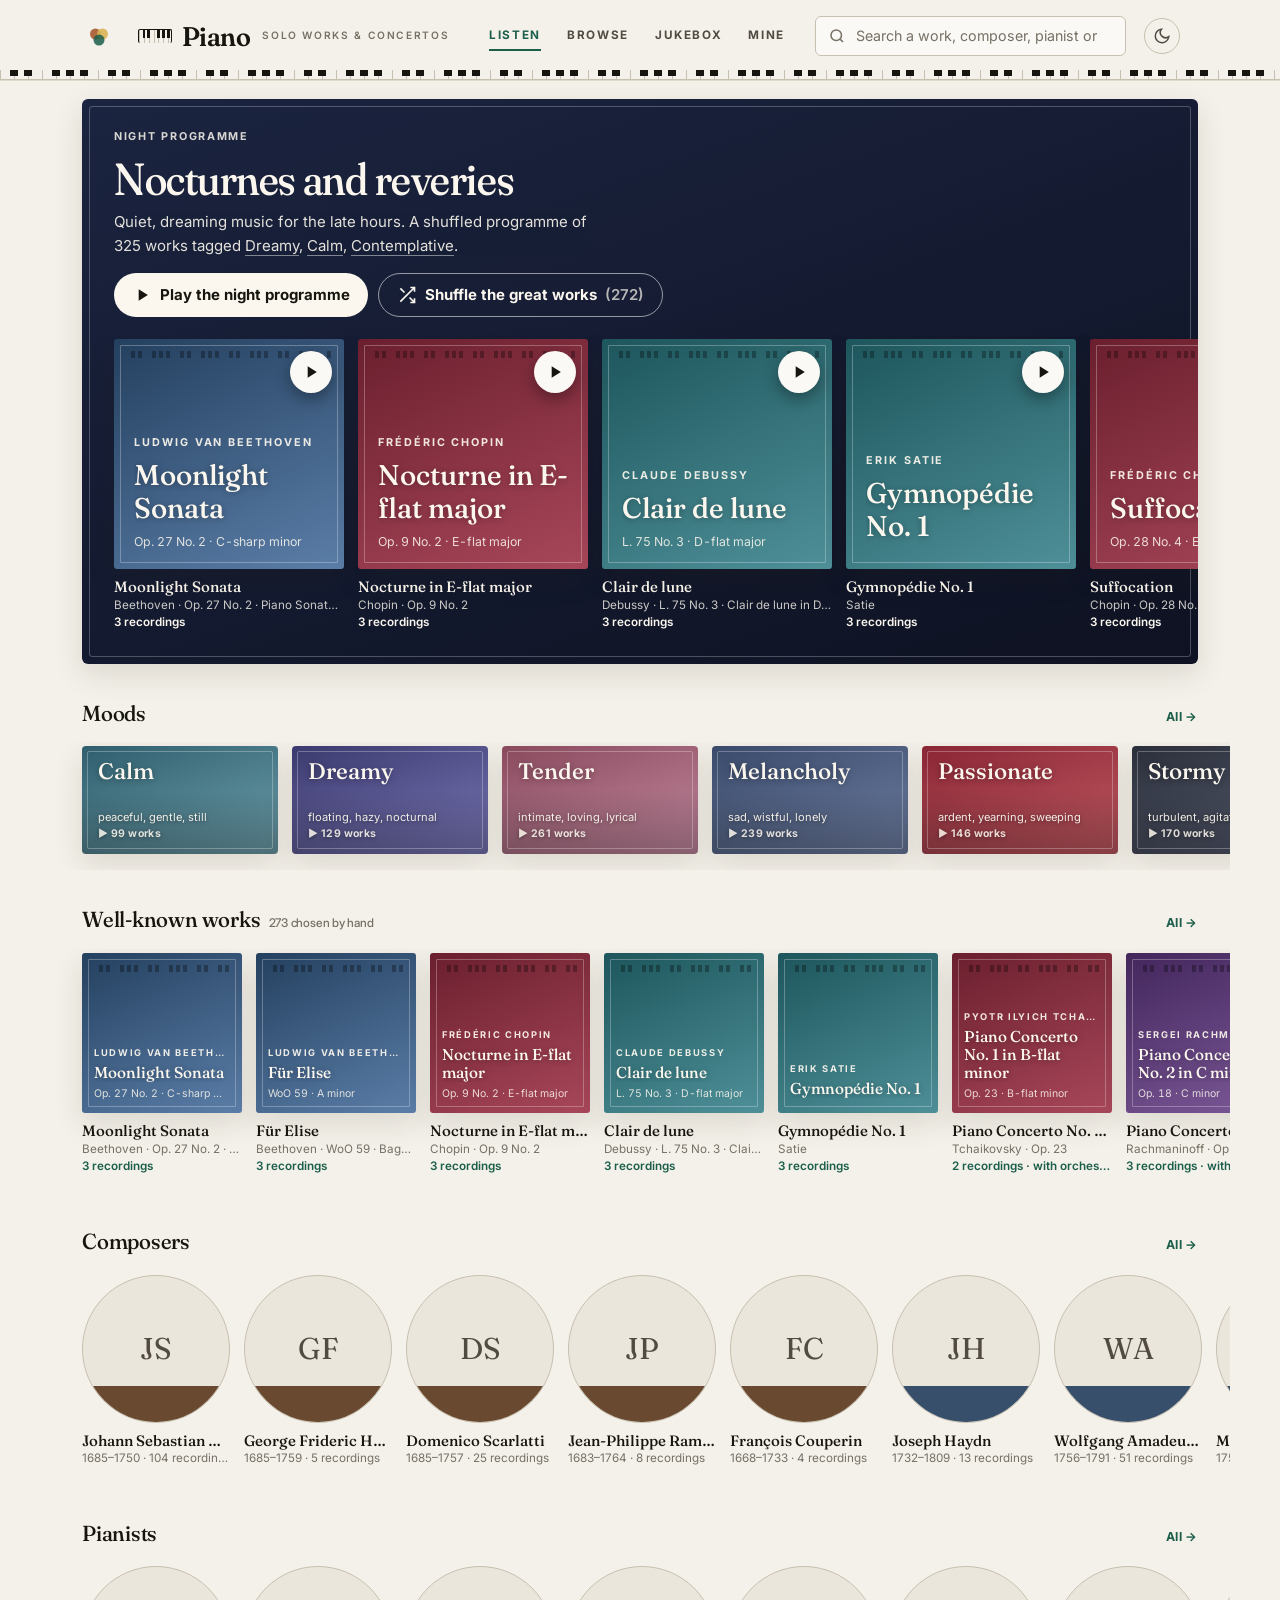
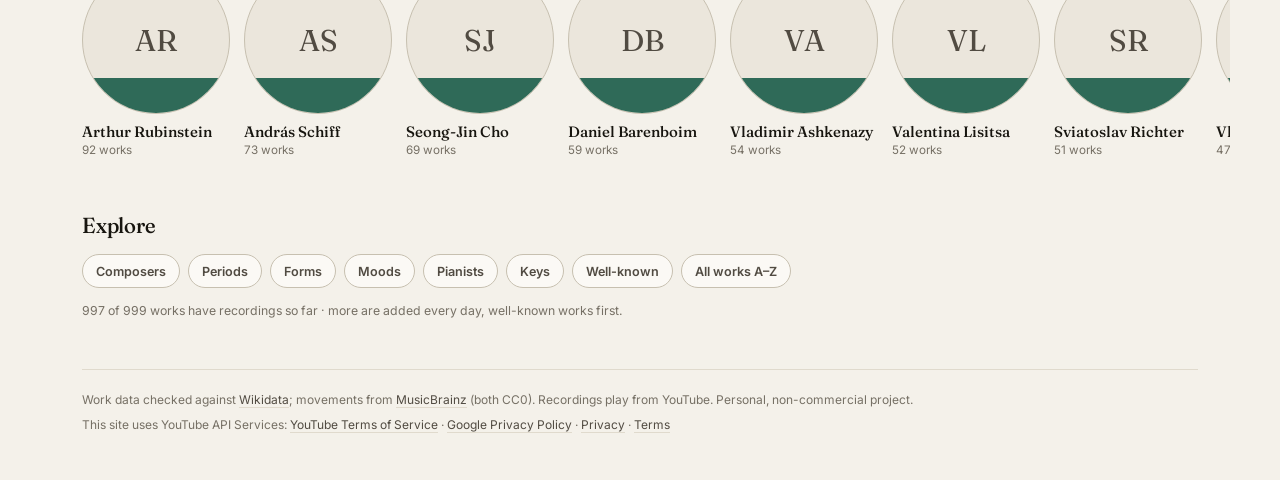
==== commit 01fb669c: "Header link back to the Sur hub Co-Authored-By: Claude Opus 5.5 <noreply@anthropic.com>" ====
--- a/docs/index.html
+++ b/docs/index.html
@@ -24,7 +24,7 @@
 <body data-screen="home">
 <header class="mast">
   <div class="mast-in">
-    <a class="brand" href="#/"><span class="mark keys" aria-hidden="true"></span><span class="word">Piano</span><small>Solo works &amp; concertos</small></a>
+    <a class="hub" href="/" aria-label="All music: Sur" title="All music"><svg viewBox="0 0 48 48" aria-hidden="true"><circle cx="17" cy="20" r="11" fill="#a65a31" opacity=".9"/><circle cx="31" cy="20" r="11" fill="#d9b254" opacity=".9"/><circle cx="24" cy="32" r="11" fill="#1b5e4b" opacity=".85"/></svg></a><a class="brand" href="#/"><span class="mark keys" aria-hidden="true"></span><span class="word">Piano</span><small>Solo works &amp; concertos</small></a>
     <nav class="nav" aria-label="Main">
       <a href="#/" data-nav="home">Listen</a>
       <a href="#/browse/composer" data-nav="browse">Browse</a>
--- a/docs/style.css
+++ b/docs/style.css
@@ -64,7 +64,7 @@
 
 /* ---- shell ---- */
 .mast { border-bottom: 1px solid var(--line); background: var(--bg); position: relative; z-index: 20; }
-.mast-in { max-width: 1180px; margin: 0 auto; padding: 12px var(--gut) 10px; display: grid; grid-template-columns: 1fr auto auto; grid-template-areas: "brand theme acct" "search search search"; gap: 10px 8px; align-items: center; }
+.mast-in { max-width: 1180px; margin: 0 auto; padding: 12px var(--gut) 10px; display: grid; grid-template-columns: auto 1fr auto auto; grid-template-areas: "hub brand theme acct" "search search search search"; gap: 10px 8px; align-items: center; }
 .brand { grid-area: brand; display: flex; align-items: center; gap: 10px; min-width: 0; }
 .brand .mark { width: 34px; height: 14px; flex: 0 0 auto; border: 1px solid var(--fg); border-radius: 2px; background-size: 34px 60%, 34px 100%; }
 .brand .mark.keys { background:
@@ -98,7 +98,7 @@
 .account { grid-area: acct; position: relative; display: inline-flex; }
 body[data-screen="jukebox"] .searchf { display: none; }
 @media (min-width: 900px) {
-  .mast-in { grid-template-columns: auto auto 1fr auto auto; grid-template-areas: "brand nav search theme acct"; gap: 18px; padding: 16px 32px 14px; }
+  .mast-in { grid-template-columns: auto auto auto 1fr auto auto; grid-template-areas: "hub brand nav search theme acct"; gap: 18px; padding: 16px 32px 14px; }
   .brand small { display: inline; }
   .brand .word { font-size: 1.8rem; }
   .nav { display: flex; margin-left: 10px; }
@@ -525,3 +525,8 @@
 .doc h2 { font-size: 1.3rem; margin: 26px 0 6px; }
 .doc p, .doc li { line-height: 1.7; margin: 0 0 10px; color: var(--fg2); }
 .doc a { color: var(--acc); border-bottom: 1px solid var(--line2); }
+
+/* Link back to the Sur hub (smaju78.github.io) */
+.hub{grid-area:hub;display:inline-grid;place-items:center;width:34px;height:34px;flex:none;border-radius:50%;margin-right:4px}
+.hub svg{width:24px;height:24px}
+.hub:hover{background:rgba(127,127,127,.14)}
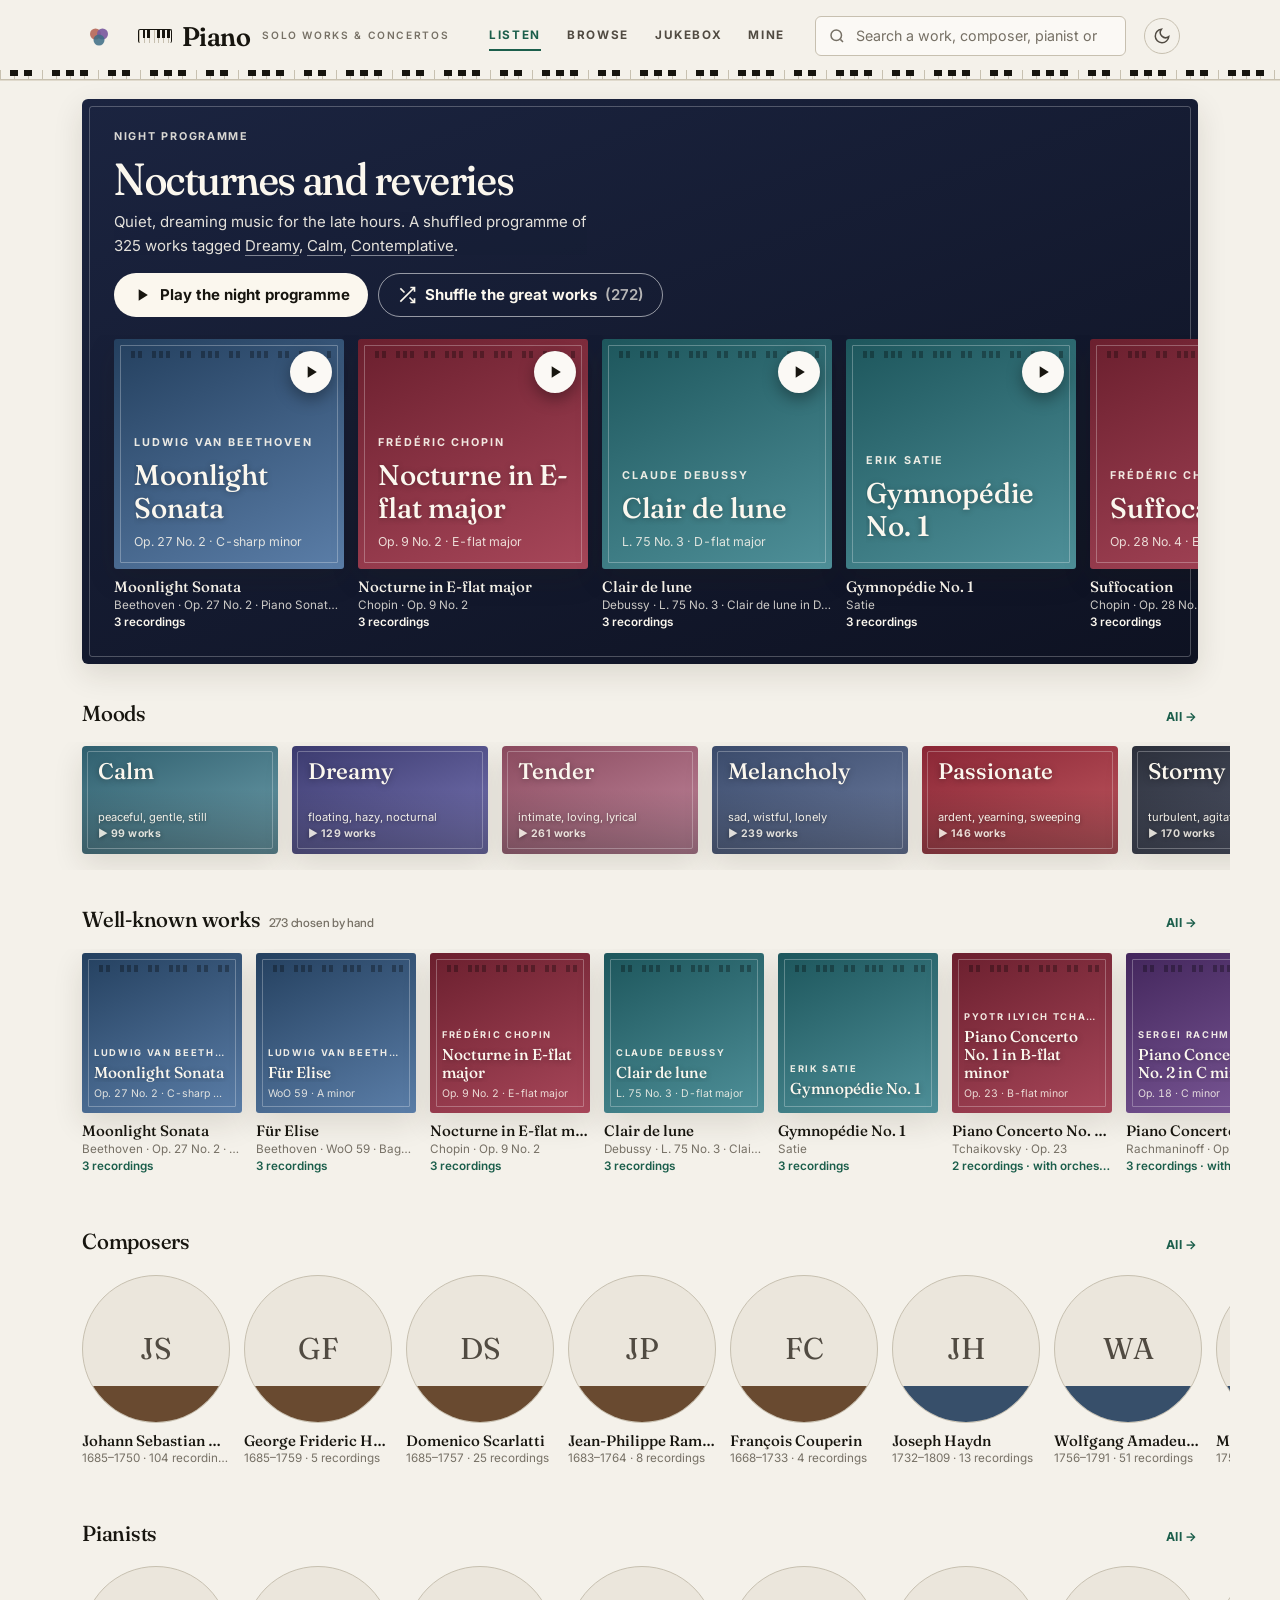
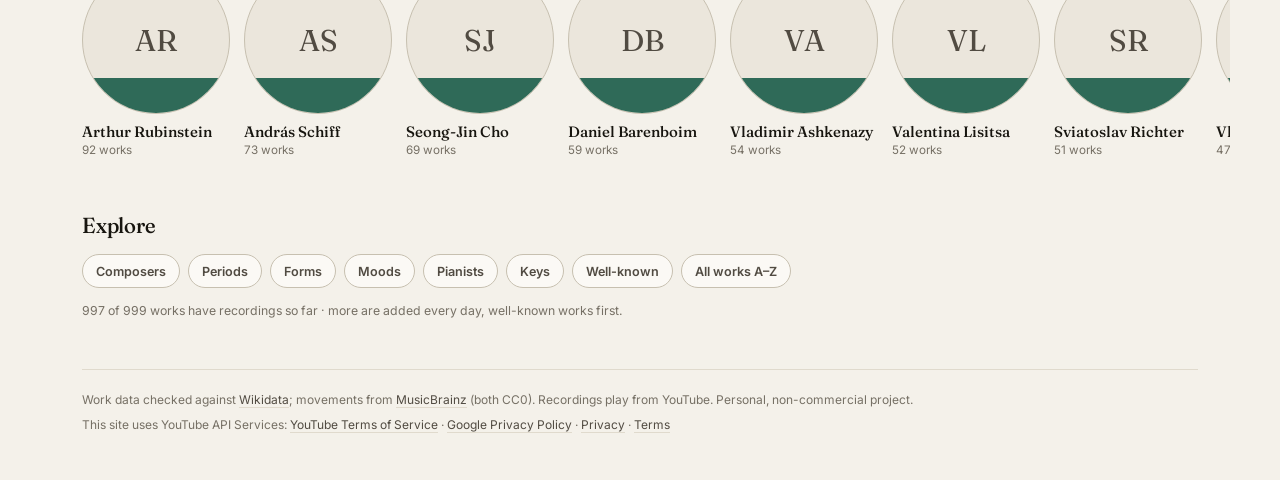
==== commit fdda74ce: "Hub link in Surghor's colours Co-Authored-By: Claude Opus 5.5 <noreply@anthropic.com>" ====
--- a/docs/index.html
+++ b/docs/index.html
@@ -24,7 +24,7 @@
 <body data-screen="home">
 <header class="mast">
   <div class="mast-in">
-    <a class="hub" href="/" aria-label="All music: Sur" title="All music"><svg viewBox="0 0 48 48" aria-hidden="true"><circle cx="17" cy="20" r="11" fill="#a65a31" opacity=".9"/><circle cx="31" cy="20" r="11" fill="#d9b254" opacity=".9"/><circle cx="24" cy="32" r="11" fill="#1b5e4b" opacity=".85"/></svg></a><a class="brand" href="#/"><span class="mark keys" aria-hidden="true"></span><span class="word">Piano</span><small>Solo works &amp; concertos</small></a>
+    <a class="hub" href="/" aria-label="All music: Surghor" title="All music"><svg viewBox="0 0 48 48" aria-hidden="true"><circle cx="17" cy="20" r="11" fill="#b5695a" opacity=".92"/><circle cx="31" cy="20" r="11" fill="#7a5a9e" opacity=".92"/><circle cx="24" cy="32" r="11" fill="#3d6e86" opacity=".86"/></svg></a><a class="brand" href="#/"><span class="mark keys" aria-hidden="true"></span><span class="word">Piano</span><small>Solo works &amp; concertos</small></a>
     <nav class="nav" aria-label="Main">
       <a href="#/" data-nav="home">Listen</a>
       <a href="#/browse/composer" data-nav="browse">Browse</a>
--- a/docs/style.css
+++ b/docs/style.css
@@ -526,7 +526,7 @@
 .doc p, .doc li { line-height: 1.7; margin: 0 0 10px; color: var(--fg2); }
 .doc a { color: var(--acc); border-bottom: 1px solid var(--line2); }
 
-/* Link back to the Sur hub (smaju78.github.io) */
+/* Link back to the Surghor hub (smaju78.github.io) */
 .hub{grid-area:hub;display:inline-grid;place-items:center;width:34px;height:34px;flex:none;border-radius:50%;margin-right:4px}
 .hub svg{width:24px;height:24px}
 .hub:hover{background:rgba(127,127,127,.14)}
